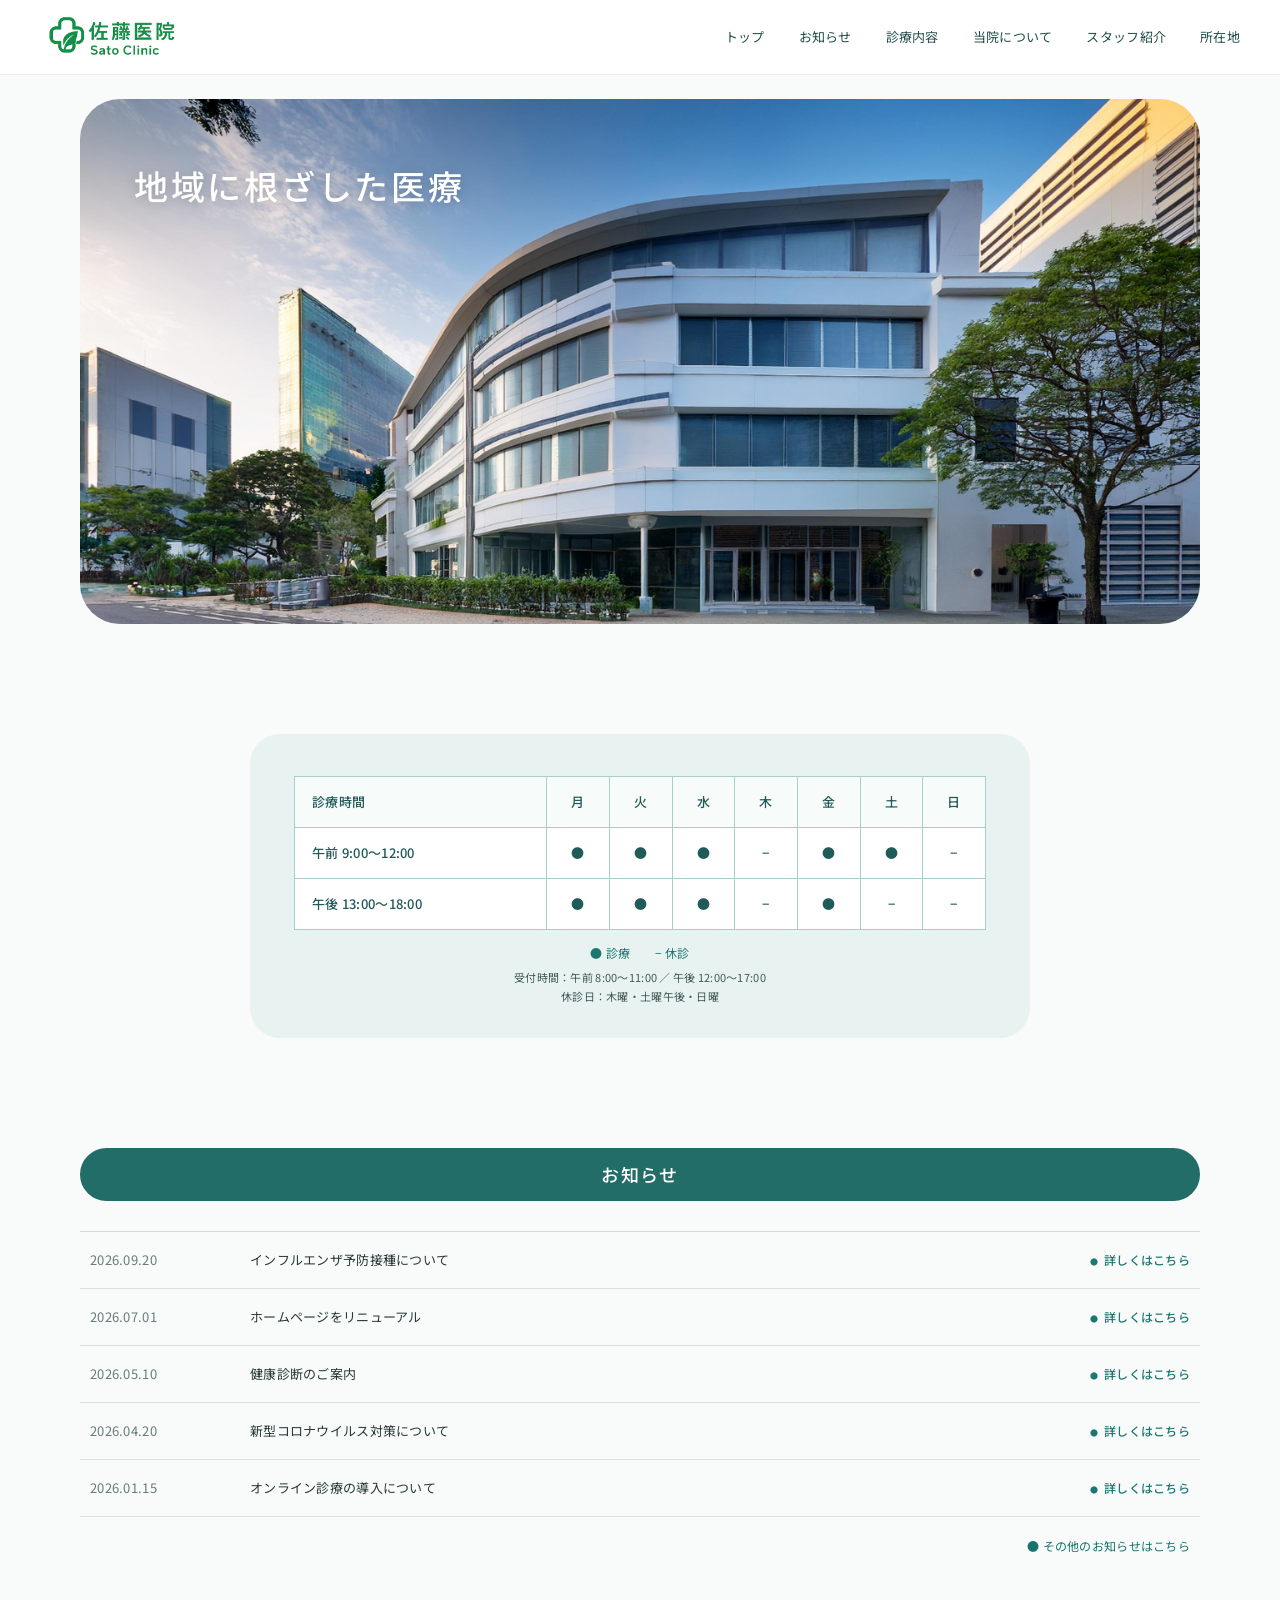
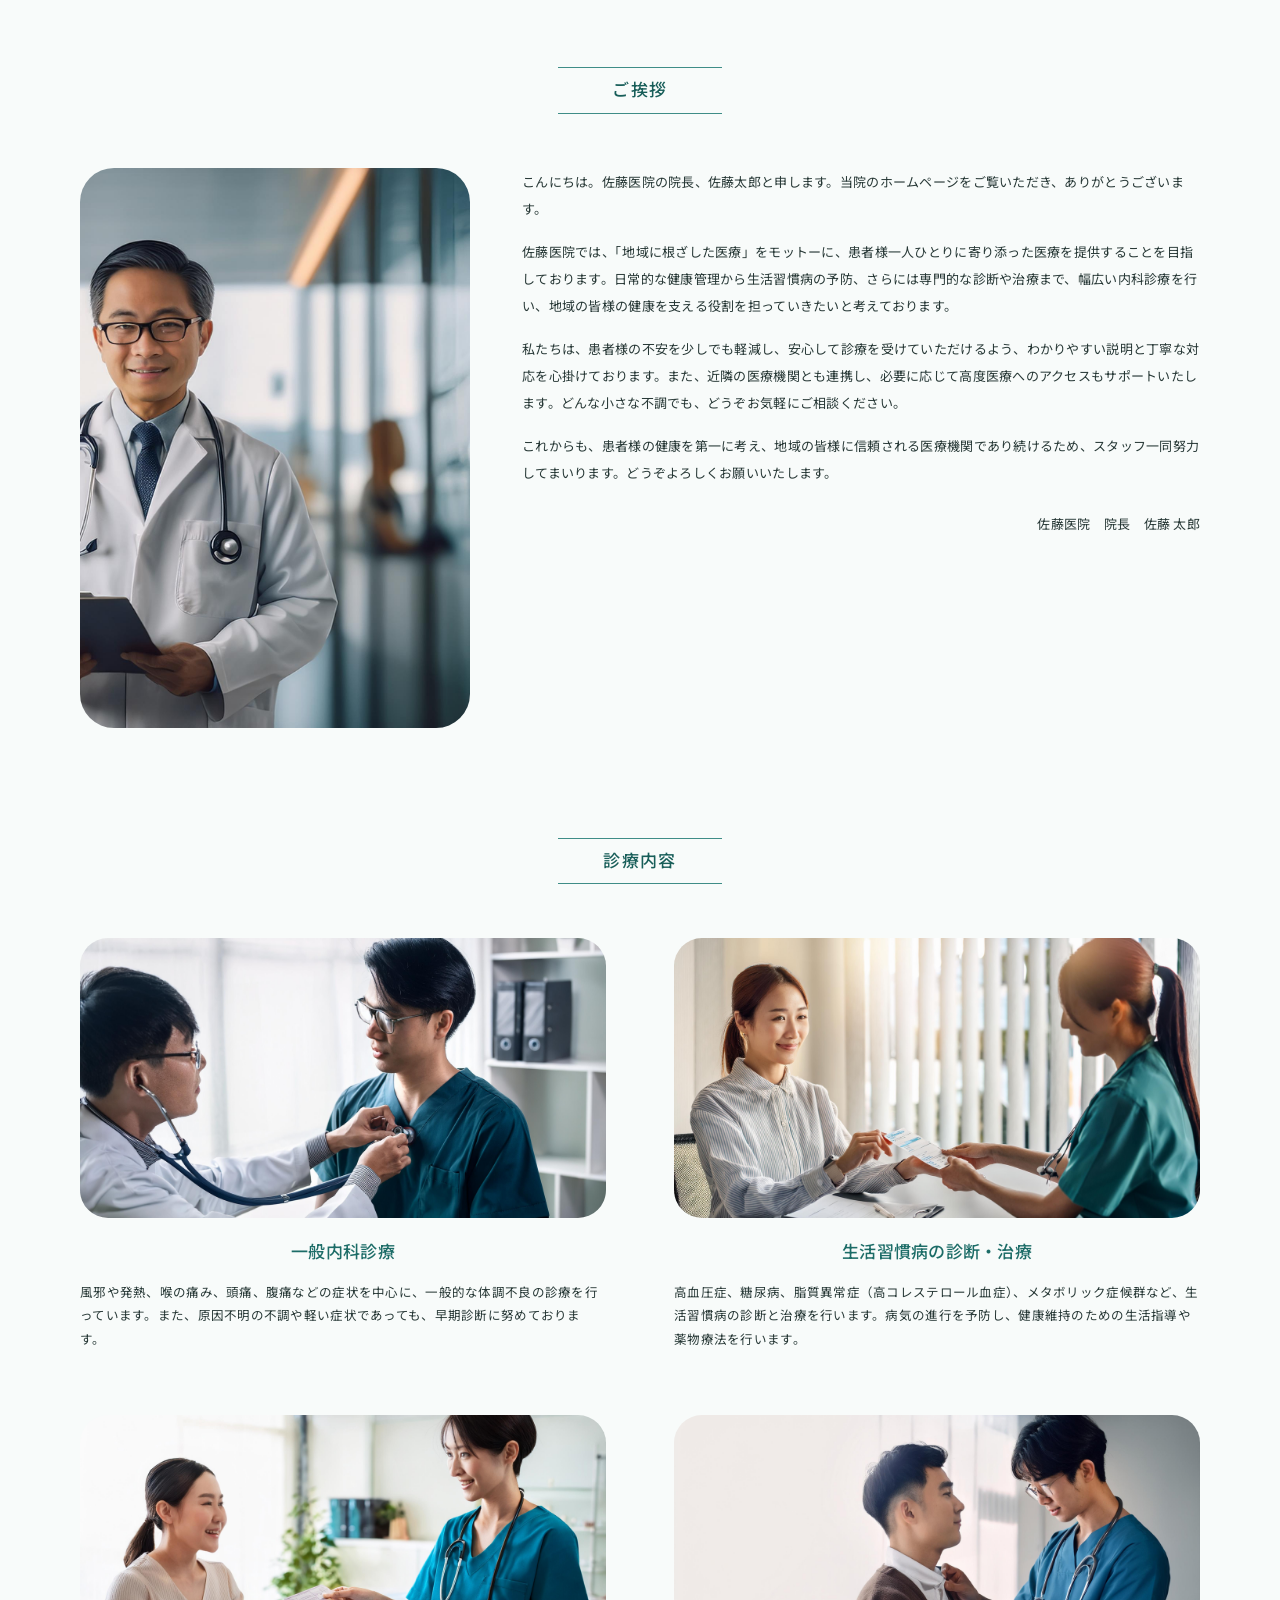
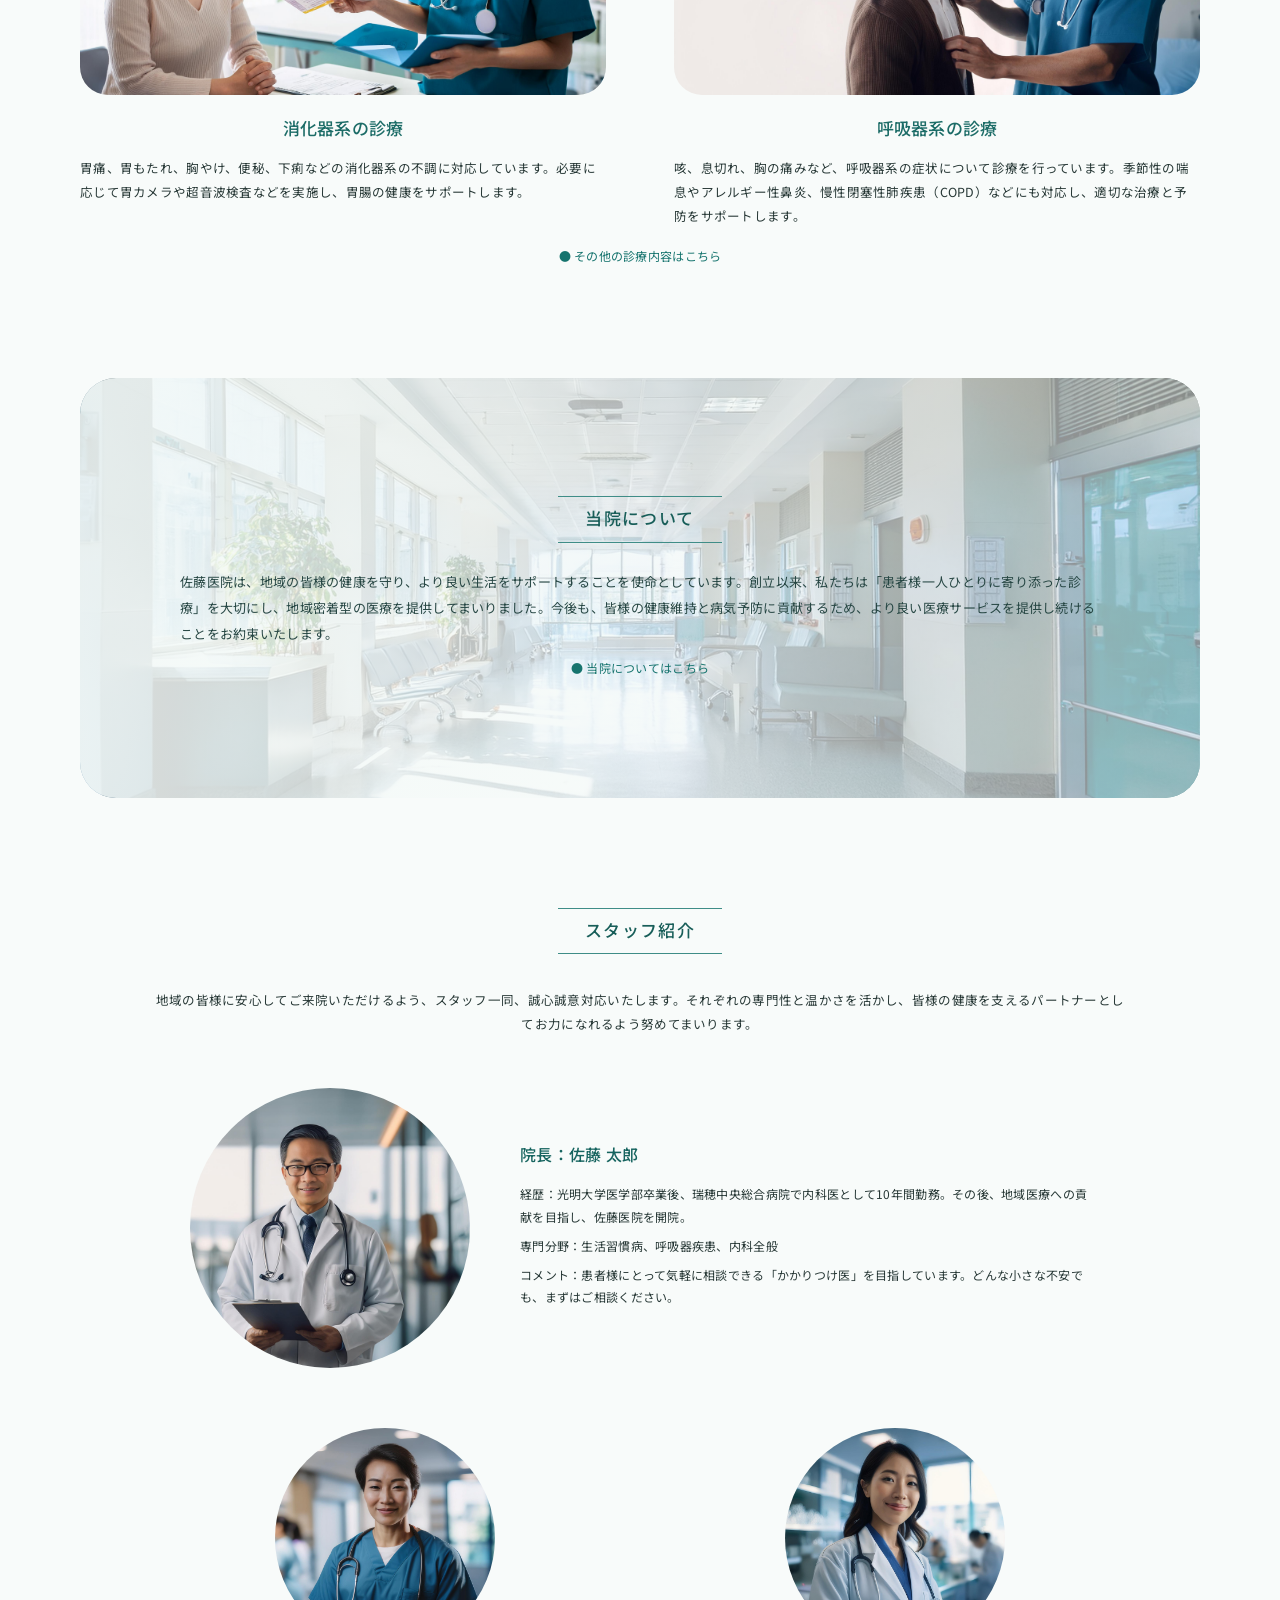
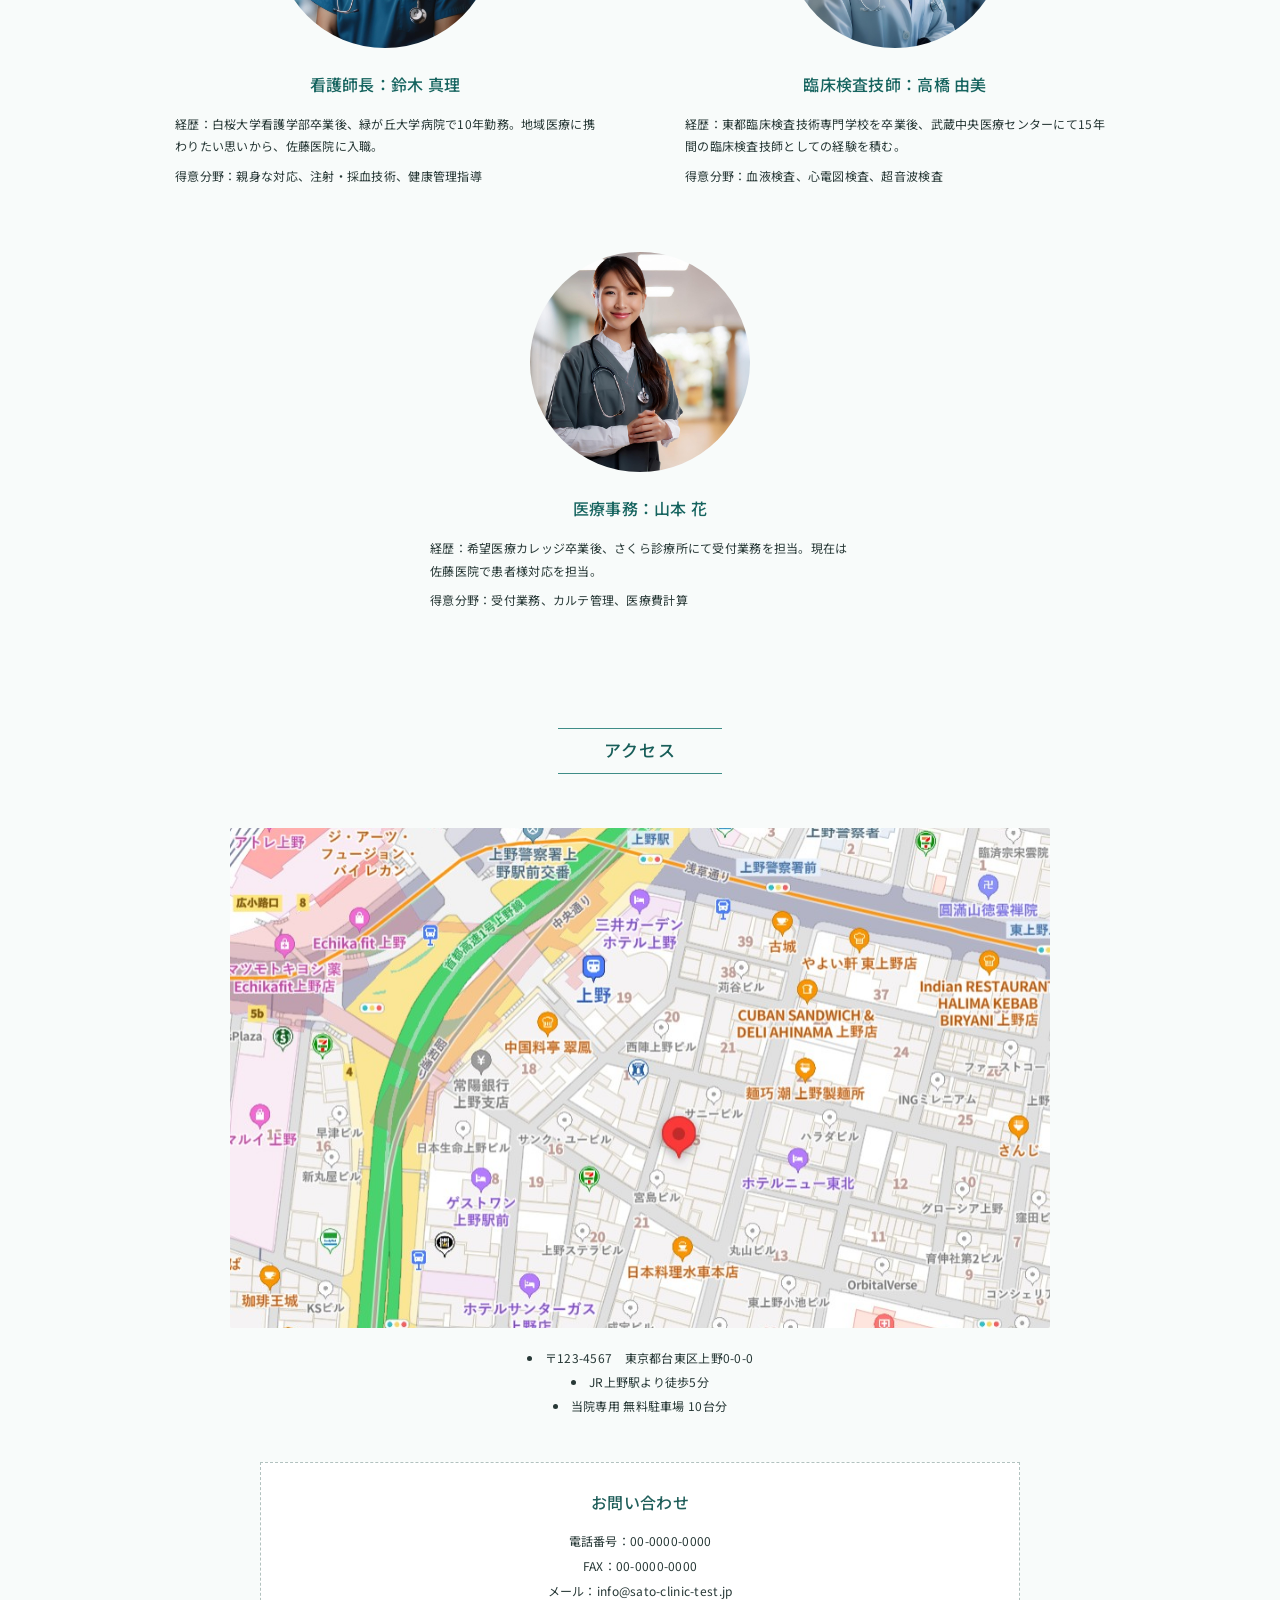
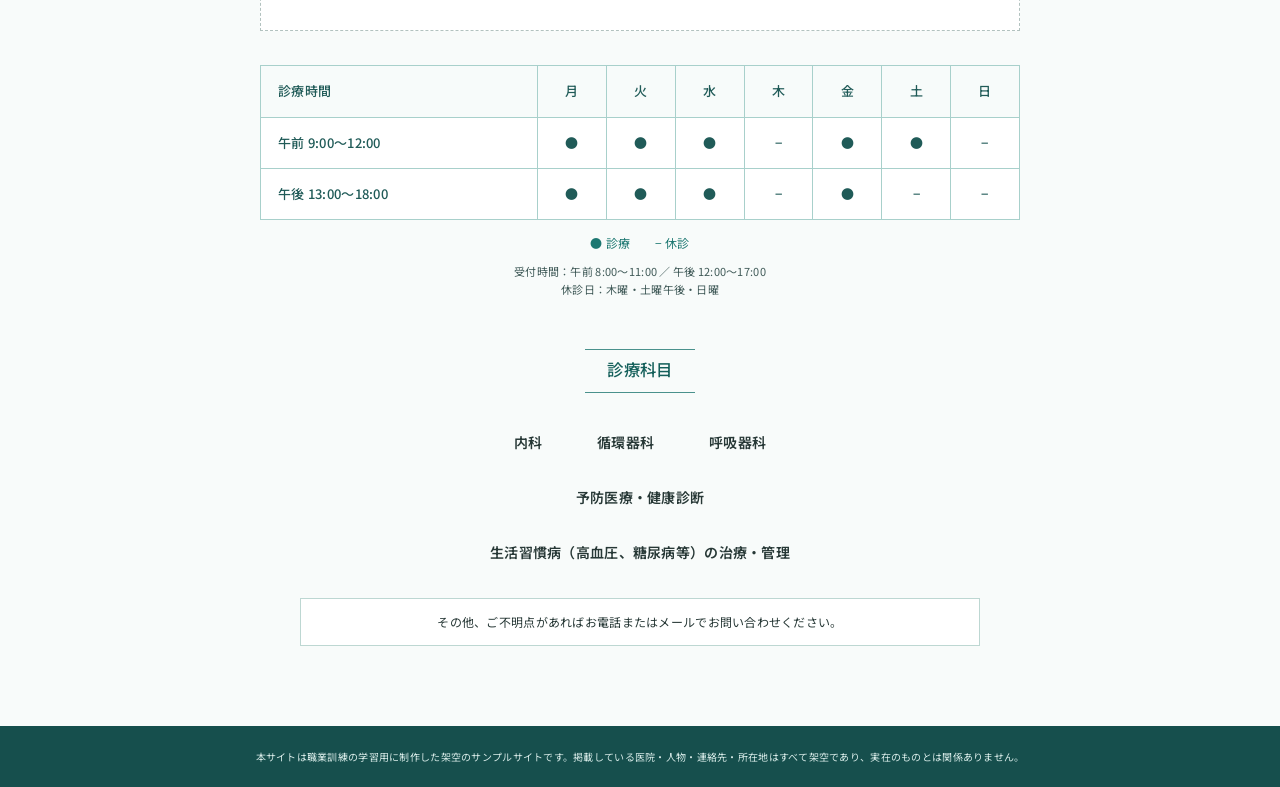
==== satoclinic_site/index.html @ a073765f "*初期リポジトリ　「佐藤医院‗yokoyama」" ====
<!doctype html>
<html lang="ja">
<head>
  <meta charset="UTF-8">
  <meta name="viewport" content="width=device-width, initial-scale=1.0">
  <meta name="robots" content="noindex, nofollow">
  <title>佐藤医院 | 地域に根ざした医療</title>
  <meta name="description" content="佐藤医院は、地域に根ざした医療をモットーに、皆様の健康を支える身近なかかりつけ医を目指しています。">
  <link rel="preconnect" href="https://fonts.googleapis.com">
  <link rel="preconnect" href="https://fonts.gstatic.com" crossorigin>
  <link href="https://fonts.googleapis.com/css2?family=Noto+Sans+JP:wght@400;500;600;700&display=swap" rel="stylesheet">
  <link rel="stylesheet" href="./css/style.css?v=20261001-40px">
</head>
<body>
  <header class="site-header">
    <div class="header-inner">
      <a class="logo" href="#top" aria-label="佐藤医院 トップへ">
        <img src="./assets/Logo/logo.png" alt="佐藤医院 Sato Clinic">
      </a>
      <nav class="global-nav" aria-label="メインナビゲーション">
        <a href="#top">トップ</a>
        <a href="#news">お知らせ</a>
        <a href="#medical">診療内容</a>
        <a href="#about">当院について</a>
        <a href="#staff">スタッフ紹介</a>
        <a href="#access">所在地</a>
      </nav>
    </div>
  </header>

  <main id="top">
    <section class="hero wrap">
      <div class="hero-media">
        <img src="./assets/Hospital_Exterior/hospital_1.jpg" alt="佐藤医院の外観">
        <div class="hero-copy">地域に根ざした医療</div>
      </div>
    </section>

    <section class="hours-section section-space">
      <div class="hours-card">
        <table class="hours-table" aria-label="診療時間">
          <thead>
            <tr><th>診療時間</th><th>月</th><th>火</th><th>水</th><th>木</th><th>金</th><th>土</th><th>日</th></tr>
          </thead>
          <tbody>
            <tr><th>午前 9:00〜12:00</th><td>●</td><td>●</td><td>●</td><td>−</td><td>●</td><td>●</td><td>−</td></tr>
            <tr><th>午後 13:00〜18:00</th><td>●</td><td>●</td><td>●</td><td>−</td><td>●</td><td>−</td><td>−</td></tr>
          </tbody>
        </table>
        <p class="hours-note"><span>● 診療</span><span>− 休診</span></p>
        <p class="hours-sub">受付時間：午前 8:00〜11:00 ／ 午後 12:00〜17:00<br>休診日：木曜・土曜午後・日曜</p>
      </div>
    </section>

    <section class="news wrap section-space" id="news">
      <h2 class="bar-heading">お知らせ</h2>
      <div class="news-list">
        <a href="#"><time datetime="2026-09-20">2026.09.20</time><span>インフルエンザ予防接種について</span><b>詳しくはこちら</b></a>
        <a href="#"><time datetime="2026-07-01">2026.07.01</time><span>ホームページをリニューアル</span><b>詳しくはこちら</b></a>
        <a href="#"><time datetime="2026-05-10">2026.05.10</time><span>健康診断のご案内</span><b>詳しくはこちら</b></a>
        <a href="#"><time datetime="2026-04-20">2026.04.20</time><span>新型コロナウイルス対策について</span><b>詳しくはこちら</b></a>
        <a href="#"><time datetime="2026-01-15">2026.01.15</time><span>オンライン診療の導入について</span><b>詳しくはこちら</b></a>
      </div>
      <div class="more-link"><a href="#">● その他のお知らせはこちら</a></div>
    </section>

    <section class="greeting wrap section-space" id="greeting">
      <h2 class="section-heading">ご挨拶</h2>
      <div class="greeting-grid">
        <figure class="greeting-photo"><img src="./assets/Doctor_Image/sato_taro.jpg" alt="院長 佐藤太郎"></figure>
        <div class="greeting-text">
          <p>こんにちは。佐藤医院の院長、佐藤太郎と申します。当院のホームページをご覧いただき、ありがとうございます。</p>
          <p>佐藤医院では、「地域に根ざした医療」をモットーに、患者様一人ひとりに寄り添った医療を提供することを目指しております。日常的な健康管理から生活習慣病の予防、さらには専門的な診断や治療まで、幅広い内科診療を行い、地域の皆様の健康を支える役割を担っていきたいと考えております。</p>
          <p>私たちは、患者様の不安を少しでも軽減し、安心して診療を受けていただけるよう、わかりやすい説明と丁寧な対応を心掛けております。また、近隣の医療機関とも連携し、必要に応じて高度医療へのアクセスもサポートいたします。どんな小さな不調でも、どうぞお気軽にご相談ください。</p>
          <p>これからも、患者様の健康を第一に考え、地域の皆様に信頼される医療機関であり続けるため、スタッフ一同努力してまいります。どうぞよろしくお願いいたします。</p>
          <p class="signature">佐藤医院　院長　佐藤 太郎</p>
        </div>
      </div>
    </section>

    <section class="medical wrap section-space" id="medical">
      <h2 class="section-heading">診療内容</h2>
      <div class="medical-grid">
        <article class="medical-card">
          <img src="./assets/Medical_Image/medical_11.jpg" alt="一般内科診療">
          <h3>一般内科診療</h3>
          <p>風邪や発熱、喉の痛み、頭痛、腹痛などの症状を中心に、一般的な体調不良の診療を行っています。また、原因不明の不調や軽い症状であっても、早期診断に努めております。</p>
        </article>
        <article class="medical-card">
          <img src="./assets/Infomation_Image/information_2.jpg" alt="生活習慣病の診断・治療">
          <h3>生活習慣病の診断・治療</h3>
          <p>高血圧症、糖尿病、脂質異常症（高コレステロール血症）、メタボリック症候群など、生活習慣病の診断と治療を行います。病気の進行を予防し、健康維持のための生活指導や薬物療法を行います。</p>
        </article>
        <article class="medical-card">
          <img src="./assets/Infomation_Image/information_3.jpg" alt="消化器系の診療">
          <h3>消化器系の診療</h3>
          <p>胃痛、胃もたれ、胸やけ、便秘、下痢などの消化器系の不調に対応しています。必要に応じて胃カメラや超音波検査などを実施し、胃腸の健康をサポートします。</p>
        </article>
        <article class="medical-card">
          <img src="./assets/Medical_Image/medical_6.jpg" alt="呼吸器系の診療">
          <h3>呼吸器系の診療</h3>
          <p>咳、息切れ、胸の痛みなど、呼吸器系の症状について診療を行っています。季節性の喘息やアレルギー性鼻炎、慢性閉塞性肺疾患（COPD）などにも対応し、適切な治療と予防をサポートします。</p>
        </article>
      </div>
      <div class="more-link"><a href="#">● その他の診療内容はこちら</a></div>
    </section>

    <section class="about wrap section-space" id="about">
      <div class="about-panel">
        <img src="./assets/Hospital_Exterior/hospital_6.jpg" alt="院内の様子">
        <div class="about-overlay">
          <h2 class="section-heading no-margin">当院について</h2>
          <p>佐藤医院は、地域の皆様の健康を守り、より良い生活をサポートすることを使命としています。創立以来、私たちは「患者様一人ひとりに寄り添った診療」を大切にし、地域密着型の医療を提供してまいりました。今後も、皆様の健康維持と病気予防に貢献するため、より良い医療サービスを提供し続けることをお約束いたします。</p>
          <div class="more-link compact"><a href="#">● 当院についてはこちら</a></div>
        </div>
      </div>
    </section>

    <section class="staff wrap section-space" id="staff">
      <h2 class="section-heading">スタッフ紹介</h2>
      <p class="staff-lead">地域の皆様に安心してご来院いただけるよう、スタッフ一同、誠心誠意対応いたします。それぞれの専門性と温かさを活かし、皆様の健康を支えるパートナーとしてお力になれるよう努めてまいります。</p>
      <article class="staff-feature">
        <img src="./assets/Doctor_Image/sato_taro.jpg" alt="院長 佐藤太郎">
        <div>
          <h3>院長：佐藤 太郎</h3>
          <p>経歴：光明大学医学部卒業後、瑞穂中央総合病院で内科医として10年間勤務。その後、地域医療への貢献を目指し、佐藤医院を開院。</p>
          <p>専門分野：生活習慣病、呼吸器疾患、内科全般</p>
          <p>コメント：患者様にとって気軽に相談できる「かかりつけ医」を目指しています。どんな小さな不安でも、まずはご相談ください。</p>
        </div>
      </article>
      <div class="staff-grid">
        <article class="staff-card">
          <img src="./assets/Doctor_Image/suzuki_mari.jpg" alt="看護師長 鈴木真理">
          <h3>看護師長：鈴木 真理</h3>
          <p>経歴：白桜大学看護学部卒業後、緑が丘大学病院で10年勤務。地域医療に携わりたい思いから、佐藤医院に入職。</p>
          <p>得意分野：親身な対応、注射・採血技術、健康管理指導</p>
        </article>
        <article class="staff-card">
          <img src="./assets/Doctor_Image/takahashi_yumi.jpg" alt="臨床検査技師 高橋由美">
          <h3>臨床検査技師：高橋 由美</h3>
          <p>経歴：東都臨床検査技術専門学校を卒業後、武蔵中央医療センターにて15年間の臨床検査技師としての経験を積む。</p>
          <p>得意分野：血液検査、心電図検査、超音波検査</p>
        </article>
        <article class="staff-card staff-center">
          <img src="./assets/Doctor_Image/yamamoto_hana.jpg" alt="医療事務 山本花">
          <h3>医療事務：山本 花</h3>
          <p>経歴：希望医療カレッジ卒業後、さくら診療所にて受付業務を担当。現在は佐藤医院で患者様対応を担当。</p>
          <p>得意分野：受付業務、カルテ管理、医療費計算</p>
        </article>
      </div>
    </section>

    <section class="access wrap section-space" id="access">
      <h2 class="section-heading">アクセス</h2>
      <img class="map" src="./assets/map.jpg" alt="佐藤医院周辺地図">
      <ul class="access-list">
        <li>〒123-4567　東京都台東区上野0-0-0</li>
        <li>JR上野駅より徒歩5分</li>
        <li>当院専用 無料駐車場 10台分</li>
      </ul>

      <div class="contact-box">
        <h3>お問い合わせ</h3>
        <p>電話番号：00-0000-0000</p>
        <p>FAX：00-0000-0000</p>
        <p>メール：info@sato-clinic-test.jp</p>
      </div>

      <div class="hours-card hours-card-bottom">
        <table class="hours-table" aria-label="診療時間（再掲）">
          <thead><tr><th>診療時間</th><th>月</th><th>火</th><th>水</th><th>木</th><th>金</th><th>土</th><th>日</th></tr></thead>
          <tbody>
            <tr><th>午前 9:00〜12:00</th><td>●</td><td>●</td><td>●</td><td>−</td><td>●</td><td>●</td><td>−</td></tr>
            <tr><th>午後 13:00〜18:00</th><td>●</td><td>●</td><td>●</td><td>−</td><td>●</td><td>−</td><td>−</td></tr>
          </tbody>
        </table>
        <p class="hours-note"><span>● 診療</span><span>− 休診</span></p>
        <p class="hours-sub">受付時間：午前 8:00〜11:00 ／ 午後 12:00〜17:00<br>休診日：木曜・土曜午後・日曜</p>
      </div>

      <div class="departments">
        <h3>診療科目</h3>
        <div class="dept-line"><span>内科</span><span>循環器科</span><span>呼吸器科</span></div>
        <p>予防医療・健康診断</p>
          <p>生活習慣病（高血圧、糖尿病等）の治療・管理</p>
        <p class="dept-note">その他、ご不明点があればお電話またはメールでお問い合わせください。</p>
      </div>
    </section>
  </main>

  <footer class="site-footer">
    <p>本サイトは職業訓練の学習用に制作した架空のサンプルサイトです。掲載している医院・人物・連絡先・所在地はすべて架空であり、実在のものとは関係ありません。</p>
  </footer>
</body>
</html>
---- satoclinic_site/css/style.css ----
:root{
  --ink:#173f3e;
  --green:#1f6a66;
  --green-dark:#14514f;
  --mint:#e4f1ee;
  --mint-2:#f3f8f7;
  --line:#bdd7d2;
  --paper:#f8fbfa;
}
*{box-sizing:border-box}
html{scroll-behavior:smooth}
body{
  margin:0;
  background:var(--paper);
  color:#273836;
  font-family:"Noto Sans JP","Yu Gothic",YuGothic,"Hiragino Kaku Gothic ProN",Meiryo,sans-serif;
  font-size:14px;
  line-height:1.85;
  letter-spacing:.02em;
}
a{color:inherit;text-decoration:none}
img{display:block;max-width:100%}
.wrap{width:min(1120px,calc(100% - 80px));margin-inline:auto}
.section-space{margin-top:110px}
.site-header{background:#fff;border-bottom:1px solid #edf1f0}
.header-inner{width:min(1200px,calc(100% - 64px));height:74px;margin:auto;display:flex;align-items:center;justify-content:space-between}
.logo img{width:146px;height:auto}
.global-nav{display:flex;align-items:center;gap:34px;font-size:13px;color:#234d4a;white-space:nowrap}
.global-nav a{padding:26px 0;transition:.2s}
.global-nav a:hover{color:#0f817b}
.hero{margin-top:24px}
.hero-media{height:525px;border-radius:40px;overflow:hidden;position:relative;background:#d9e2e1}
.hero-media img{width:100%;height:100%;object-fit:cover}
.hero-copy{position:absolute;left:54px;top:56px;color:#fff;font-size:34px;font-weight:500;letter-spacing:.08em;text-shadow:0 2px 12px rgba(0,0,0,.18)}
.hours-section{display:flex;justify-content:center}
.hours-card{width:780px;background:#e8f3f1;border-radius:30px;padding:42px 44px 32px}
.hours-table{width:100%;border-collapse:collapse;background:#fff;text-align:center;color:#205b58;font-size:13px}
.hours-table th,.hours-table td{border:1px solid #a8d0cb;padding:13px 10px;font-weight:500}
.hours-table thead th:first-child,.hours-table tbody th{text-align:left;padding-left:17px}
.hours-table thead th{background:#f7fbfa}
.hours-note{margin:12px 0 4px;text-align:center;color:#1c7771;font-size:12px}.hours-note span+span{margin-left:24px}
.hours-sub{margin:3px 0 0;text-align:center;font-size:11px;color:#3f5957;line-height:1.7}
.bar-heading{margin:0 0 30px;background:#236d68;color:#fff;border-radius:999px;text-align:center;font-size:18px;font-weight:500;letter-spacing:.08em;padding:10px 18px}
.news-list{border-top:1px solid #cfdad8}
.news-list a{display:grid;grid-template-columns:140px 1fr 130px;align-items:center;gap:20px;min-height:57px;border-bottom:1px solid #d8e1df;padding:0 10px;font-size:13px}
.news-list time{color:#677c79}.news-list b{font-size:12px;color:#1a7771;font-weight:500;text-align:right}.news-list b::before{content:"●";font-size:8px;margin-right:6px}
.more-link{text-align:right;margin-top:18px;font-size:12px;color:#16746e}.more-link.compact{margin-top:10px}
.news .more-link{padding-right:10px}
.medical .more-link{text-align:center}
.section-heading{width:max-content;min-width:164px;margin:0 auto 54px;padding:5px 14px 8px;text-align:center;color:#185e59;font-size:17px;font-weight:500;border-top:1px solid #3f8d87;border-bottom:1px solid #3f8d87;letter-spacing:.08em}
.no-margin{margin-bottom:26px}
.greeting-grid{display:grid;grid-template-columns:390px 1fr;gap:52px;align-items:start}
.greeting-photo{margin:0;border-radius:34px;overflow:hidden;height:560px}.greeting-photo img{width:100%;height:100%;object-fit:cover}
.greeting-text{font-size:13px;line-height:2.08}.greeting-text p{margin:0 0 16px}.signature{text-align:right;margin-top:24px!important}
.medical-grid{display:grid;grid-template-columns:repeat(2,1fr);column-gap:68px;row-gap:64px}
.medical-card img{width:100%;height:280px;object-fit:cover;border-radius:28px}
.medical-card h3{text-align:center;color:#1c6c67;font-size:17px;font-weight:500;margin:17px 0 13px}
.medical-card p{margin:0;font-size:12.5px;line-height:1.9}
.about-panel{position:relative;height:420px;border-radius:36px;overflow:hidden;background:#dbe5e3}
.about-panel>img{width:100%;height:100%;object-fit:cover;filter:brightness(1.02)}
.about-overlay{position:absolute;inset:0;background:linear-gradient(90deg,rgba(243,249,247,.9),rgba(243,249,247,.55));display:flex;flex-direction:column;justify-content:center;align-items:center;padding:42px 92px;text-align:left}
.about-overlay p{max-width:920px;margin:0;font-size:13px;line-height:2;color:#274744}
.staff-lead{max-width:980px;text-align:center;margin:-20px auto 52px;font-size:12.5px;line-height:1.9}
.staff-feature{display:grid;grid-template-columns:280px 1fr;gap:50px;align-items:center;max-width:900px;margin:0 auto 60px}
.staff-feature img,.staff-card img{aspect-ratio:1/1;object-fit:cover;object-position:center;border-radius:50%}
.greeting-photo img[src*="sato_taro"]{object-position:right center}
.staff-feature img[src*="sato_taro"],.staff-card img[src*="sato_taro"]{object-position:right center}
.staff-card img[src*="suzuki_mari"]{object-position:right center}
.staff-card img[src*="yamamoto_hana"]{object-position:left center}
.staff-feature h3,.staff-card h3{color:#16645f;font-size:16px;font-weight:500;margin:0 0 14px}.staff-feature p,.staff-card p{font-size:12px;line-height:1.85;margin:7px 0}
.staff-grid{display:grid;grid-template-columns:repeat(2,1fr);gap:58px 90px;max-width:930px;margin:auto}.staff-card{text-align:center}.staff-card img{width:220px;margin:0 auto 22px}.staff-card p{text-align:left}.staff-center{grid-column:1/3;width:420px;justify-self:center}
.map{width:820px;height:500px;object-fit:cover;margin:0 auto;border-radius:2px}
.access-list{width:650px;margin:18px auto 44px;padding-left:0;font-size:12px;line-height:2;text-align:center;list-style-position:inside}
.contact-box{width:760px;margin:0 auto 34px;border:1px dashed #b2c2bf;background:#fff;padding:25px 34px;text-align:center}.contact-box h3{margin:0 0 12px;color:#205f5b;font-size:16px;font-weight:500}.contact-box p{margin:3px 0;font-size:12px}
.hours-card-bottom{margin:0 auto;background:transparent;padding:0;width:760px;border-radius:0}.hours-card-bottom .hours-table{background:#fff}.hours-card-bottom .hours-sub{margin-top:8px}
.departments{width:679.49px;max-width:100%;text-align:center;margin:50px auto 80px}.departments h3{width:max-content;margin:0 auto 22px;padding:4px 22px 8px;border-top:1px solid #4a918c;border-bottom:1px solid #4a918c;color:#145f5a;font-weight:500}.dept-line{display:flex;justify-content:center;align-items:center;gap:54.88px;margin-bottom:12px;font-weight:600}.departments p{margin:5px 0;font-size:12px}.departments>p:not(.dept-note){font-size:14px;font-weight:600}.dept-note{margin-top:18px!important;border:1px solid #bdd7d2;background:#fff;padding:12px 18px}
.site-footer{background:#164f4d;color:#d9ece9;text-align:center;padding:22px 30px;font-size:10px;line-height:1.7}.site-footer p{margin:0 auto;max-width:1100px}

/* 診療科目の各行の間隔を統一 */
.departments .dept-line,
.departments > p:not(.dept-note){
  line-height:54.88px;
}
.departments .dept-line{margin-bottom:0}
.departments > p:not(.dept-note){margin-top:0;margin-bottom:0}

/* 円形フレームは動かさず、画像の切り抜き位置だけを調整 */
.staff-feature > img[src$="sato_taro.jpg"]{
  object-position:100% center;
  transform:none !important;
}
.staff-card > img[src$="yamamoto_hana.jpg"]{
  object-position:0% center;
  transform:none !important;
}
@media (max-width:900px){.global-nav{gap:14px;font-size:11px}.wrap{width:calc(100% - 36px)}.hero-media{height:420px}.greeting-grid{grid-template-columns:1fr}.greeting-photo{height:500px}.medical-grid{grid-template-columns:1fr}.staff-grid{grid-template-columns:1fr}.staff-center{grid-column:auto;width:auto}.map,.hours-card,.hours-card-bottom,.contact-box,.access-list{width:100%}}
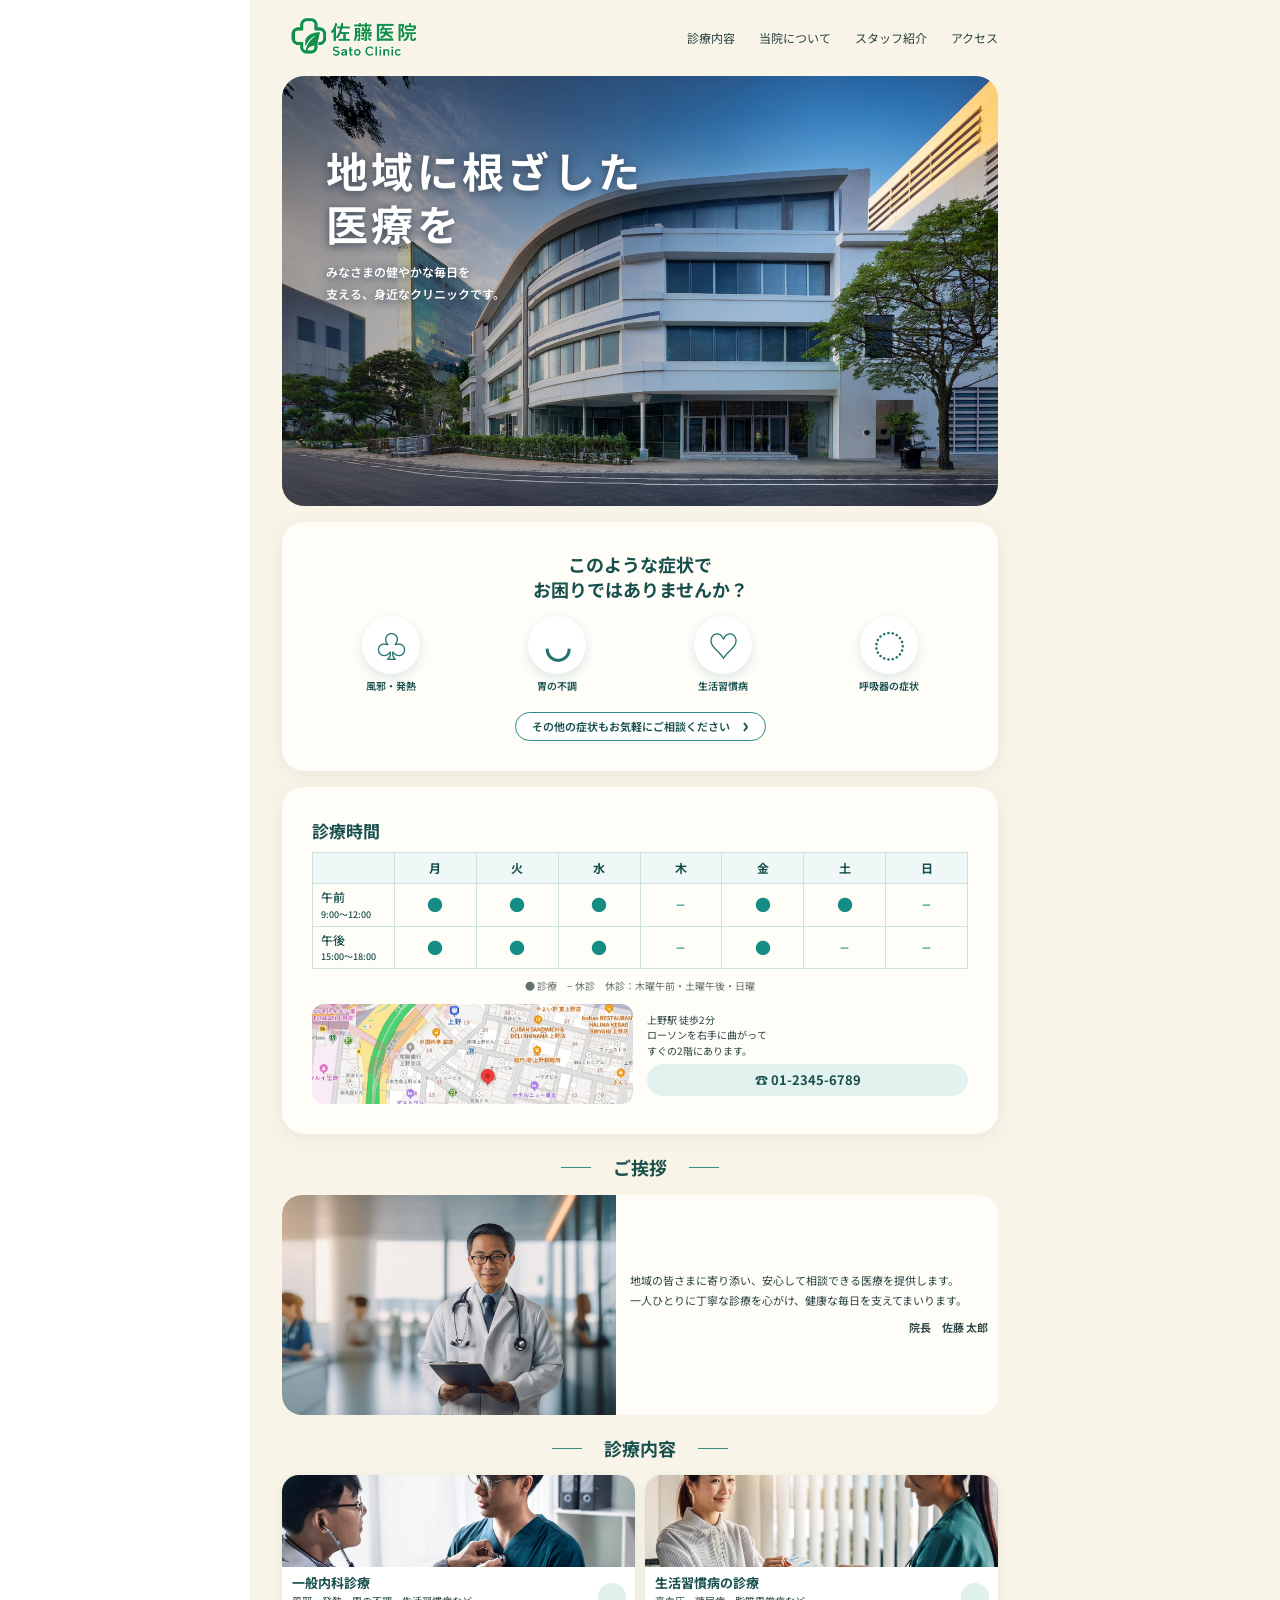
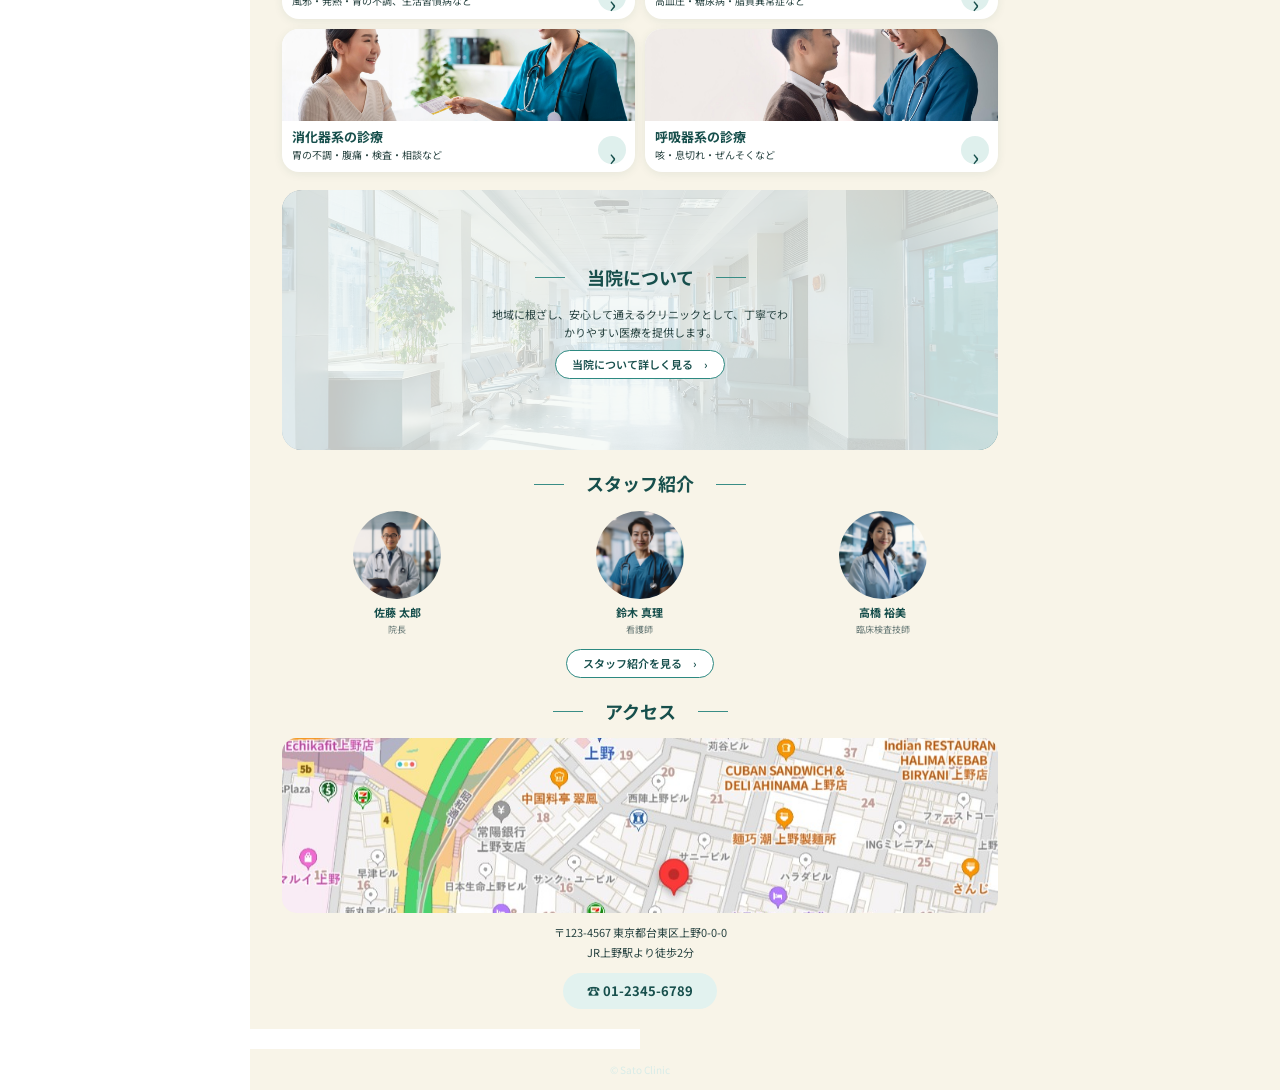
==== commit 41024028: "*背景の変更 *スマホ用に対応" ====
--- a/satoclinic_site/index.html
+++ b/satoclinic_site/index.html
@@ -1,195 +1,9 @@
-<!doctype html>
-<html lang="ja">
-<head>
-  <meta charset="UTF-8">
-  <meta name="viewport" content="width=device-width, initial-scale=1.0">
-  <meta name="robots" content="noindex, nofollow">
-  <title>佐藤医院 | 地域に根ざした医療</title>
-  <meta name="description" content="佐藤医院は、地域に根ざした医療をモットーに、皆様の健康を支える身近なかかりつけ医を目指しています。">
-  <link rel="preconnect" href="https://fonts.googleapis.com">
-  <link rel="preconnect" href="https://fonts.gstatic.com" crossorigin>
-  <link href="https://fonts.googleapis.com/css2?family=Noto+Sans+JP:wght@400;500;600;700&display=swap" rel="stylesheet">
-  <link rel="stylesheet" href="./css/style.css?v=20261001-40px">
-</head>
-<body>
-  <header class="site-header">
-    <div class="header-inner">
-      <a class="logo" href="#top" aria-label="佐藤医院 トップへ">
-        <img src="./assets/Logo/logo.png" alt="佐藤医院 Sato Clinic">
-      </a>
-      <nav class="global-nav" aria-label="メインナビゲーション">
-        <a href="#top">トップ</a>
-        <a href="#news">お知らせ</a>
-        <a href="#medical">診療内容</a>
-        <a href="#about">当院について</a>
-        <a href="#staff">スタッフ紹介</a>
-        <a href="#access">所在地</a>
-      </nav>
-    </div>
-  </header>
-
-  <main id="top">
-    <section class="hero wrap">
-      <div class="hero-media">
-        <img src="./assets/Hospital_Exterior/hospital_1.jpg" alt="佐藤医院の外観">
-        <div class="hero-copy">地域に根ざした医療</div>
-      </div>
-    </section>
-
-    <section class="hours-section section-space">
-      <div class="hours-card">
-        <table class="hours-table" aria-label="診療時間">
-          <thead>
-            <tr><th>診療時間</th><th>月</th><th>火</th><th>水</th><th>木</th><th>金</th><th>土</th><th>日</th></tr>
-          </thead>
-          <tbody>
-            <tr><th>午前 9:00〜12:00</th><td>●</td><td>●</td><td>●</td><td>−</td><td>●</td><td>●</td><td>−</td></tr>
-            <tr><th>午後 13:00〜18:00</th><td>●</td><td>●</td><td>●</td><td>−</td><td>●</td><td>−</td><td>−</td></tr>
-          </tbody>
-        </table>
-        <p class="hours-note"><span>● 診療</span><span>− 休診</span></p>
-        <p class="hours-sub">受付時間：午前 8:00〜11:00 ／ 午後 12:00〜17:00<br>休診日：木曜・土曜午後・日曜</p>
-      </div>
-    </section>
-
-    <section class="news wrap section-space" id="news">
-      <h2 class="bar-heading">お知らせ</h2>
-      <div class="news-list">
-        <a href="#"><time datetime="2026-09-20">2026.09.20</time><span>インフルエンザ予防接種について</span><b>詳しくはこちら</b></a>
-        <a href="#"><time datetime="2026-07-01">2026.07.01</time><span>ホームページをリニューアル</span><b>詳しくはこちら</b></a>
-        <a href="#"><time datetime="2026-05-10">2026.05.10</time><span>健康診断のご案内</span><b>詳しくはこちら</b></a>
-        <a href="#"><time datetime="2026-04-20">2026.04.20</time><span>新型コロナウイルス対策について</span><b>詳しくはこちら</b></a>
-        <a href="#"><time datetime="2026-01-15">2026.01.15</time><span>オンライン診療の導入について</span><b>詳しくはこちら</b></a>
-      </div>
-      <div class="more-link"><a href="#">● その他のお知らせはこちら</a></div>
-    </section>
-
-    <section class="greeting wrap section-space" id="greeting">
-      <h2 class="section-heading">ご挨拶</h2>
-      <div class="greeting-grid">
-        <figure class="greeting-photo"><img src="./assets/Doctor_Image/sato_taro.jpg" alt="院長 佐藤太郎"></figure>
-        <div class="greeting-text">
-          <p>こんにちは。佐藤医院の院長、佐藤太郎と申します。当院のホームページをご覧いただき、ありがとうございます。</p>
-          <p>佐藤医院では、「地域に根ざした医療」をモットーに、患者様一人ひとりに寄り添った医療を提供することを目指しております。日常的な健康管理から生活習慣病の予防、さらには専門的な診断や治療まで、幅広い内科診療を行い、地域の皆様の健康を支える役割を担っていきたいと考えております。</p>
-          <p>私たちは、患者様の不安を少しでも軽減し、安心して診療を受けていただけるよう、わかりやすい説明と丁寧な対応を心掛けております。また、近隣の医療機関とも連携し、必要に応じて高度医療へのアクセスもサポートいたします。どんな小さな不調でも、どうぞお気軽にご相談ください。</p>
-          <p>これからも、患者様の健康を第一に考え、地域の皆様に信頼される医療機関であり続けるため、スタッフ一同努力してまいります。どうぞよろしくお願いいたします。</p>
-          <p class="signature">佐藤医院　院長　佐藤 太郎</p>
-        </div>
-      </div>
-    </section>
-
-    <section class="medical wrap section-space" id="medical">
-      <h2 class="section-heading">診療内容</h2>
-      <div class="medical-grid">
-        <article class="medical-card">
-          <img src="./assets/Medical_Image/medical_11.jpg" alt="一般内科診療">
-          <h3>一般内科診療</h3>
-          <p>風邪や発熱、喉の痛み、頭痛、腹痛などの症状を中心に、一般的な体調不良の診療を行っています。また、原因不明の不調や軽い症状であっても、早期診断に努めております。</p>
-        </article>
-        <article class="medical-card">
-          <img src="./assets/Infomation_Image/information_2.jpg" alt="生活習慣病の診断・治療">
-          <h3>生活習慣病の診断・治療</h3>
-          <p>高血圧症、糖尿病、脂質異常症（高コレステロール血症）、メタボリック症候群など、生活習慣病の診断と治療を行います。病気の進行を予防し、健康維持のための生活指導や薬物療法を行います。</p>
-        </article>
-        <article class="medical-card">
-          <img src="./assets/Infomation_Image/information_3.jpg" alt="消化器系の診療">
-          <h3>消化器系の診療</h3>
-          <p>胃痛、胃もたれ、胸やけ、便秘、下痢などの消化器系の不調に対応しています。必要に応じて胃カメラや超音波検査などを実施し、胃腸の健康をサポートします。</p>
-        </article>
-        <article class="medical-card">
-          <img src="./assets/Medical_Image/medical_6.jpg" alt="呼吸器系の診療">
-          <h3>呼吸器系の診療</h3>
-          <p>咳、息切れ、胸の痛みなど、呼吸器系の症状について診療を行っています。季節性の喘息やアレルギー性鼻炎、慢性閉塞性肺疾患（COPD）などにも対応し、適切な治療と予防をサポートします。</p>
-        </article>
-      </div>
-      <div class="more-link"><a href="#">● その他の診療内容はこちら</a></div>
-    </section>
-
-    <section class="about wrap section-space" id="about">
-      <div class="about-panel">
-        <img src="./assets/Hospital_Exterior/hospital_6.jpg" alt="院内の様子">
-        <div class="about-overlay">
-          <h2 class="section-heading no-margin">当院について</h2>
-          <p>佐藤医院は、地域の皆様の健康を守り、より良い生活をサポートすることを使命としています。創立以来、私たちは「患者様一人ひとりに寄り添った診療」を大切にし、地域密着型の医療を提供してまいりました。今後も、皆様の健康維持と病気予防に貢献するため、より良い医療サービスを提供し続けることをお約束いたします。</p>
-          <div class="more-link compact"><a href="#">● 当院についてはこちら</a></div>
-        </div>
-      </div>
-    </section>
-
-    <section class="staff wrap section-space" id="staff">
-      <h2 class="section-heading">スタッフ紹介</h2>
-      <p class="staff-lead">地域の皆様に安心してご来院いただけるよう、スタッフ一同、誠心誠意対応いたします。それぞれの専門性と温かさを活かし、皆様の健康を支えるパートナーとしてお力になれるよう努めてまいります。</p>
-      <article class="staff-feature">
-        <img src="./assets/Doctor_Image/sato_taro.jpg" alt="院長 佐藤太郎">
-        <div>
-          <h3>院長：佐藤 太郎</h3>
-          <p>経歴：光明大学医学部卒業後、瑞穂中央総合病院で内科医として10年間勤務。その後、地域医療への貢献を目指し、佐藤医院を開院。</p>
-          <p>専門分野：生活習慣病、呼吸器疾患、内科全般</p>
-          <p>コメント：患者様にとって気軽に相談できる「かかりつけ医」を目指しています。どんな小さな不安でも、まずはご相談ください。</p>
-        </div>
-      </article>
-      <div class="staff-grid">
-        <article class="staff-card">
-          <img src="./assets/Doctor_Image/suzuki_mari.jpg" alt="看護師長 鈴木真理">
-          <h3>看護師長：鈴木 真理</h3>
-          <p>経歴：白桜大学看護学部卒業後、緑が丘大学病院で10年勤務。地域医療に携わりたい思いから、佐藤医院に入職。</p>
-          <p>得意分野：親身な対応、注射・採血技術、健康管理指導</p>
-        </article>
-        <article class="staff-card">
-          <img src="./assets/Doctor_Image/takahashi_yumi.jpg" alt="臨床検査技師 高橋由美">
-          <h3>臨床検査技師：高橋 由美</h3>
-          <p>経歴：東都臨床検査技術専門学校を卒業後、武蔵中央医療センターにて15年間の臨床検査技師としての経験を積む。</p>
-          <p>得意分野：血液検査、心電図検査、超音波検査</p>
-        </article>
-        <article class="staff-card staff-center">
-          <img src="./assets/Doctor_Image/yamamoto_hana.jpg" alt="医療事務 山本花">
-          <h3>医療事務：山本 花</h3>
-          <p>経歴：希望医療カレッジ卒業後、さくら診療所にて受付業務を担当。現在は佐藤医院で患者様対応を担当。</p>
-          <p>得意分野：受付業務、カルテ管理、医療費計算</p>
-        </article>
-      </div>
-    </section>
-
-    <section class="access wrap section-space" id="access">
-      <h2 class="section-heading">アクセス</h2>
-      <img class="map" src="./assets/map.jpg" alt="佐藤医院周辺地図">
-      <ul class="access-list">
-        <li>〒123-4567　東京都台東区上野0-0-0</li>
-        <li>JR上野駅より徒歩5分</li>
-        <li>当院専用 無料駐車場 10台分</li>
-      </ul>
-
-      <div class="contact-box">
-        <h3>お問い合わせ</h3>
-        <p>電話番号：00-0000-0000</p>
-        <p>FAX：00-0000-0000</p>
-        <p>メール：info@sato-clinic-test.jp</p>
-      </div>
-
-      <div class="hours-card hours-card-bottom">
-        <table class="hours-table" aria-label="診療時間（再掲）">
-          <thead><tr><th>診療時間</th><th>月</th><th>火</th><th>水</th><th>木</th><th>金</th><th>土</th><th>日</th></tr></thead>
-          <tbody>
-            <tr><th>午前 9:00〜12:00</th><td>●</td><td>●</td><td>●</td><td>−</td><td>●</td><td>●</td><td>−</td></tr>
-            <tr><th>午後 13:00〜18:00</th><td>●</td><td>●</td><td>●</td><td>−</td><td>●</td><td>−</td><td>−</td></tr>
-          </tbody>
-        </table>
-        <p class="hours-note"><span>● 診療</span><span>− 休診</span></p>
-        <p class="hours-sub">受付時間：午前 8:00〜11:00 ／ 午後 12:00〜17:00<br>休診日：木曜・土曜午後・日曜</p>
-      </div>
-
-      <div class="departments">
-        <h3>診療科目</h3>
-        <div class="dept-line"><span>内科</span><span>循環器科</span><span>呼吸器科</span></div>
-        <p>予防医療・健康診断</p>
-          <p>生活習慣病（高血圧、糖尿病等）の治療・管理</p>
-        <p class="dept-note">その他、ご不明点があればお電話またはメールでお問い合わせください。</p>
-      </div>
-    </section>
-  </main>
-
-  <footer class="site-footer">
-    <p>本サイトは職業訓練の学習用に制作した架空のサンプルサイトです。掲載している医院・人物・連絡先・所在地はすべて架空であり、実在のものとは関係ありません。</p>
-  </footer>
-</body>
-</html>
+<!doctype html><html lang="ja"><head><meta charset="UTF-8"><meta name="viewport" content="width=device-width, initial-scale=1.0"><meta name="robots" content="noindex,nofollow"><title>佐藤医院｜地域に根ざした医療を</title><link rel="preconnect" href="https://fonts.googleapis.com"><link rel="preconnect" href="https://fonts.gstatic.com" crossorigin><link href="https://fonts.googleapis.com/css2?family=Noto+Sans+JP:wght@400;500;600;700&display=swap" rel="stylesheet"><link rel="stylesheet" href="./css/style.mobile.css"></head><body><header class="site-header"><div class="header-inner"><a class="logo" href="#top"><img src="./assets/Logo/logo.png" alt="佐藤医院 Sato Clinic"></a><button class="menu-button" aria-label="メニューを開く"><span></span><span></span><span></span></button><nav class="global-nav"><a href="#medical">診療内容</a><a href="#about">当院について</a><a href="#staff">スタッフ紹介</a><a href="#access">アクセス</a></nav></div></header><main id="top">
+<section class="hero wrap"><div class="hero-media"><img src="./assets/Hospital_Exterior/hospital_1.jpg" alt="佐藤医院の外観"><div class="hero-copy"><strong>地域に根ざした<br>医療を</strong><span>みなさまの健やかな毎日を<br>支える、身近なクリニックです。</span></div></div></section>
+<section class="symptoms wrap card"><h2>このような症状で<br>お困りではありませんか？</h2><div class="symptom-list"><a href="#medical"><i>♧</i><span>風邪・発熱</span></a><a href="#medical"><i>◡</i><span>胃の不調</span></a><a href="#medical"><i>♡</i><span>生活習慣病</span></a><a href="#medical"><i>◌</i><span>呼吸器の症状</span></a></div><a class="outline-button" href="#medical">その他の症状もお気軽にご相談ください <b>›</b></a></section>
+<section class="hours wrap card"><h2 class="card-title">診療時間</h2><table class="hours-table"><thead><tr><th></th><th>月</th><th>火</th><th>水</th><th>木</th><th>金</th><th>土</th><th>日</th></tr></thead><tbody><tr><th>午前<br><small>9:00〜12:00</small></th><td>●</td><td>●</td><td>●</td><td>−</td><td>●</td><td>●</td><td>−</td></tr><tr><th>午後<br><small>15:00〜18:00</small></th><td>●</td><td>●</td><td>●</td><td>−</td><td>●</td><td>−</td><td>−</td></tr></tbody></table><p class="hours-note">● 診療　− 休診　休診：木曜午前・土曜午後・日曜</p><div class="access-mini"><img src="./assets/map.jpg" alt="佐藤医院周辺の地図"><div><p>上野駅 徒歩2分<br>ローソンを右手に曲がって<br>すぐの2階にあります。</p><a class="phone" href="tel:0123456789">☎ 01-2345-6789</a></div></div></section>
+<section class="greeting wrap section-space"><h2 class="section-heading">ご挨拶</h2><div class="greeting-card"><img src="./assets/Doctor_Image/sato_taro.jpg" alt="院長 佐藤 太郎"><div><p>地域の皆さまに寄り添い、安心して相談できる医療を提供します。<br>一人ひとりに丁寧な診療を心がけ、健康な毎日を支えてまいります。</p><p class="signature">院長　佐藤 太郎</p></div></div></section>
+<section class="medical wrap section-space" id="medical"><h2 class="section-heading">診療内容</h2><div class="medical-grid"><article class="medical-card"><img src="./assets/Medical_Image/medical_11.jpg" alt="一般内科診療"><h3>一般内科診療</h3><p>風邪・発熱・胃の不調、生活習慣病など</p><a href="#access">›</a></article><article class="medical-card"><img src="./assets/Infomation_Image/information_2.jpg" alt="生活習慣病の診療"><h3>生活習慣病の診療</h3><p>高血圧・糖尿病・脂質異常症など</p><a href="#access">›</a></article><article class="medical-card"><img src="./assets/Infomation_Image/information_3.jpg" alt="消化器系の診療"><h3>消化器系の診療</h3><p>胃の不調・腹痛・検査・相談など</p><a href="#access">›</a></article><article class="medical-card"><img src="./assets/Medical_Image/medical_6.jpg" alt="呼吸器系の診療"><h3>呼吸器系の診療</h3><p>咳・息切れ・ぜんそくなど</p><a href="#access">›</a></article></div></section>
+<section class="about wrap section-space" id="about"><div class="about-panel"><img src="./assets/Hospital_Exterior/hospital_6.jpg" alt="佐藤医院の院内"><div class="about-overlay"><h2 class="section-heading">当院について</h2><p>地域に根ざし、安心して通えるクリニックとして、丁寧でわかりやすい医療を提供します。</p><a class="outline-button" href="#access">当院について詳しく見る　›</a></div></div></section>
+<section class="staff wrap section-space" id="staff"><h2 class="section-heading">スタッフ紹介</h2><div class="staff-grid"><article><img src="./assets/Doctor_Image/sato_taro.jpg" alt="院長 佐藤 太郎"><h3>佐藤 太郎</h3><p>院長</p></article><article><img src="./assets/Doctor_Image/suzuki_mari.jpg" alt="鈴木 真理"><h3>鈴木 真理</h3><p>看護師</p></article><article><img src="./assets/Doctor_Image/takahashi_yumi.jpg" alt="高橋 裕美"><h3>高橋 裕美</h3><p>臨床検査技師</p></article></div><a class="outline-button staff-button" href="#staff">スタッフ紹介を見る　›</a></section>
+<section class="access wrap section-space" id="access"><h2 class="section-heading">アクセス</h2><img class="map" src="./assets/map.jpg" alt="佐藤医院周辺の地図"><p class="address">〒123-4567 東京都台東区上野0-0-0<br>JR上野駅より徒歩2分</p><a class="phone large" href="tel:0123456789">☎ 01-2345-6789</a></section></main><footer class="site-footer"><p>© Sato Clinic</p></footer></body></html>
--- a/satoclinic_site/css/style.mobile.css
+++ b/satoclinic_site/css/style.mobile.css
@@ -0,0 +1,4 @@
+:root{--ink:#174f4c;--paper:#faf8f0}*{box-sizing:border-box}html{scroll-behavior:smooth}body{margin:0;background:#fff;color:#284341;font-family:"Noto Sans JP","Yu Gothic",sans-serif;font-size:13px;line-height:1.7}a{color:inherit;text-decoration:none}img{display:block;max-width:100%}.wrap{width:min(100% - 32px,780px);margin-inline:auto}.site-header{height:66px;background:var(--paper)}.header-inner{height:100%;width:min(100% - 32px,780px);margin:auto;display:flex;align-items:center;justify-content:space-between}.logo img{width:112px}.global-nav{display:none}.menu-button{width:34px;padding:4px 0;border:0;background:none;display:grid;gap:6px}.menu-button span{height:2px;background:var(--ink);display:block}.hero-media{height:280px;overflow:hidden;border-radius:22px;position:relative}.hero-media:after{content:"";position:absolute;inset:0;background:linear-gradient(90deg,rgba(0,0,0,.38),transparent 75%)}.hero-media img{width:100%;height:100%;object-fit:cover}.hero-copy{position:absolute;z-index:1;top:42px;left:24px;color:#fff;text-shadow:0 2px 10px #345;display:grid;gap:12px}.hero-copy strong{font-size:30px;line-height:1.25;letter-spacing:.08em}.hero-copy span{font-size:12px;line-height:1.8;font-weight:600}.card{background:#fffdf8;border-radius:22px;box-shadow:0 4px 18px rgba(35,74,66,.07);padding:22px 18px}.symptoms,.hours{margin-top:16px}.symptoms{text-align:center}.symptoms h2{margin:0 0 14px;color:var(--ink);font-size:18px;line-height:1.4}.symptom-list{display:grid;grid-template-columns:repeat(4,1fr);gap:8px}.symptom-list a{display:grid;justify-items:center;gap:3px;font-size:10px;color:var(--ink);font-weight:600}.symptom-list i{width:58px;height:58px;border-radius:50%;background:#fff;box-shadow:0 4px 12px #dce8e5;display:grid;place-items:center;font-style:normal;font-size:31px;color:#21746e}.outline-button{display:inline-block;border:1px solid #2d8981;border-radius:999px;padding:4px 16px;color:var(--ink);font-size:11px;font-weight:600;background:#fff}.outline-button b{font-size:21px;line-height:0;vertical-align:-2px;margin-left:10px}.symptoms .outline-button{margin-top:18px}.hours{padding:14px}.card-title{margin:0 0 6px;color:var(--ink);font-size:17px}.hours-table{border-collapse:collapse;width:100%;table-layout:fixed;text-align:center;color:var(--ink);font-size:12px}.hours-table th,.hours-table td{border:1px solid #cee3df;padding:5px 2px}.hours-table thead th{background:#eff8f6}.hours-table tbody th{text-align:left;padding-left:8px;line-height:1.3;font-weight:500}.hours-table small{font-size:9px}.hours-table td{color:#168d84;font-size:16px}.hours-note{margin:8px 0;color:#62716f;font-size:10px;text-align:center}.access-mini{display:grid;grid-template-columns:1fr 1fr;gap:14px;align-items:center;margin-top:10px}.access-mini img{width:100%;height:100px;object-fit:cover;border-radius:12px}.access-mini p{margin:0 0 6px;font-size:10px;line-height:1.55}.phone{display:block;background:#e2f2ef;color:var(--ink);border-radius:999px;padding:5px 10px;text-align:center;font-size:13px;font-weight:700;white-space:nowrap}.section-space{margin-top:18px}.section-heading{width:max-content;margin:0 auto 12px;padding:0 22px;color:var(--ink);font-size:18px;position:relative}.section-heading:before,.section-heading:after{content:"";position:absolute;top:50%;width:30px;height:1px;background:#398d86}.section-heading:before{right:100%}.section-heading:after{left:100%}.greeting-card{display:grid;grid-template-columns:1fr 1.1fr;gap:14px;align-items:center;background:#fffdf8;border-radius:20px;overflow:hidden}.greeting-card img{width:100%;height:160px;object-fit:cover;object-position:right center}.greeting-card>div{padding:10px 10px 10px 0}.greeting-card p{margin:0;font-size:11px;line-height:1.8}.signature{text-align:right;margin-top:8px!important;font-weight:600}.medical-grid{display:grid;grid-template-columns:repeat(2,1fr);gap:10px}.medical-card{position:relative;overflow:hidden;border-radius:17px;background:#fff;box-shadow:0 2px 10px rgba(30,77,69,.08);padding-bottom:10px}.medical-card img{height:92px;width:100%;object-fit:cover}.medical-card h3{margin:5px 10px 0;color:var(--ink);font-size:13px}.medical-card p{margin:0 10px;font-size:10px;line-height:1.45}.medical-card>a{position:absolute;right:9px;bottom:8px;width:28px;height:28px;border-radius:50%;background:#dff0ed;color:var(--ink);display:grid;place-items:center;font-size:24px}.about-panel{height:205px;border-radius:20px;overflow:hidden;position:relative}.about-panel>img{width:100%;height:100%;object-fit:cover}.about-overlay{position:absolute;inset:0;background:rgba(245,250,247,.8);display:flex;flex-direction:column;align-items:center;justify-content:center;text-align:center;padding:14px}.about-overlay p{margin:0 0 8px;font-size:11px;max-width:300px}.staff-grid{display:grid;grid-template-columns:repeat(3,1fr);gap:12px;text-align:center}.staff-grid img{width:88px;height:88px;margin:auto;border-radius:50%;object-fit:cover}.staff-grid article:first-child img,.staff-grid article:nth-child(2) img{object-position:right center}.staff-grid h3{margin:4px 0 0;color:var(--ink);font-size:11px}.staff-grid p{margin:0;color:#687a77;font-size:9px}.staff-button{display:block;width:max-content;margin:12px auto 0}.access{text-align:center;padding-bottom:20px}.map{width:100%;height:175px;object-fit:cover;border-radius:15px}.address{font-size:11px;line-height:1.8;margin:10px 0}.phone.large{width:max-content;margin:auto;padding:7px 24px}.site-footer{margin-top:20px;background:var(--ink);color:#d8ece8;text-align:center;padding:12px;font-size:10px}.site-footer p{margin:0}@media(min-width:700px){body{background:linear-gradient(90deg,#fff 0 50%,#f7f4eb 50%)}.site-header,main,.site-footer{max-width:780px;margin-inline:auto;background:var(--paper)}.site-header{height:76px}.header-inner{width:calc(100% - 64px)}.logo img{width:146px}.menu-button{display:none}.global-nav{display:flex;gap:24px;font-size:12px}.hero-media{height:430px}.hero-copy{top:68px;left:44px}.hero-copy strong{font-size:42px}.wrap{width:calc(100% - 64px)}.card{padding:30px}.greeting-card img{height:220px}.about-panel{height:260px}}
+:root{--paper:#f8f4e8}
+body{background:var(--paper)}
+@media(min-width:700px){body{background:linear-gradient(90deg,#fff 0 50%,#f8f4e8 50%)}.site-header,main,.site-footer{background:var(--paper)}}
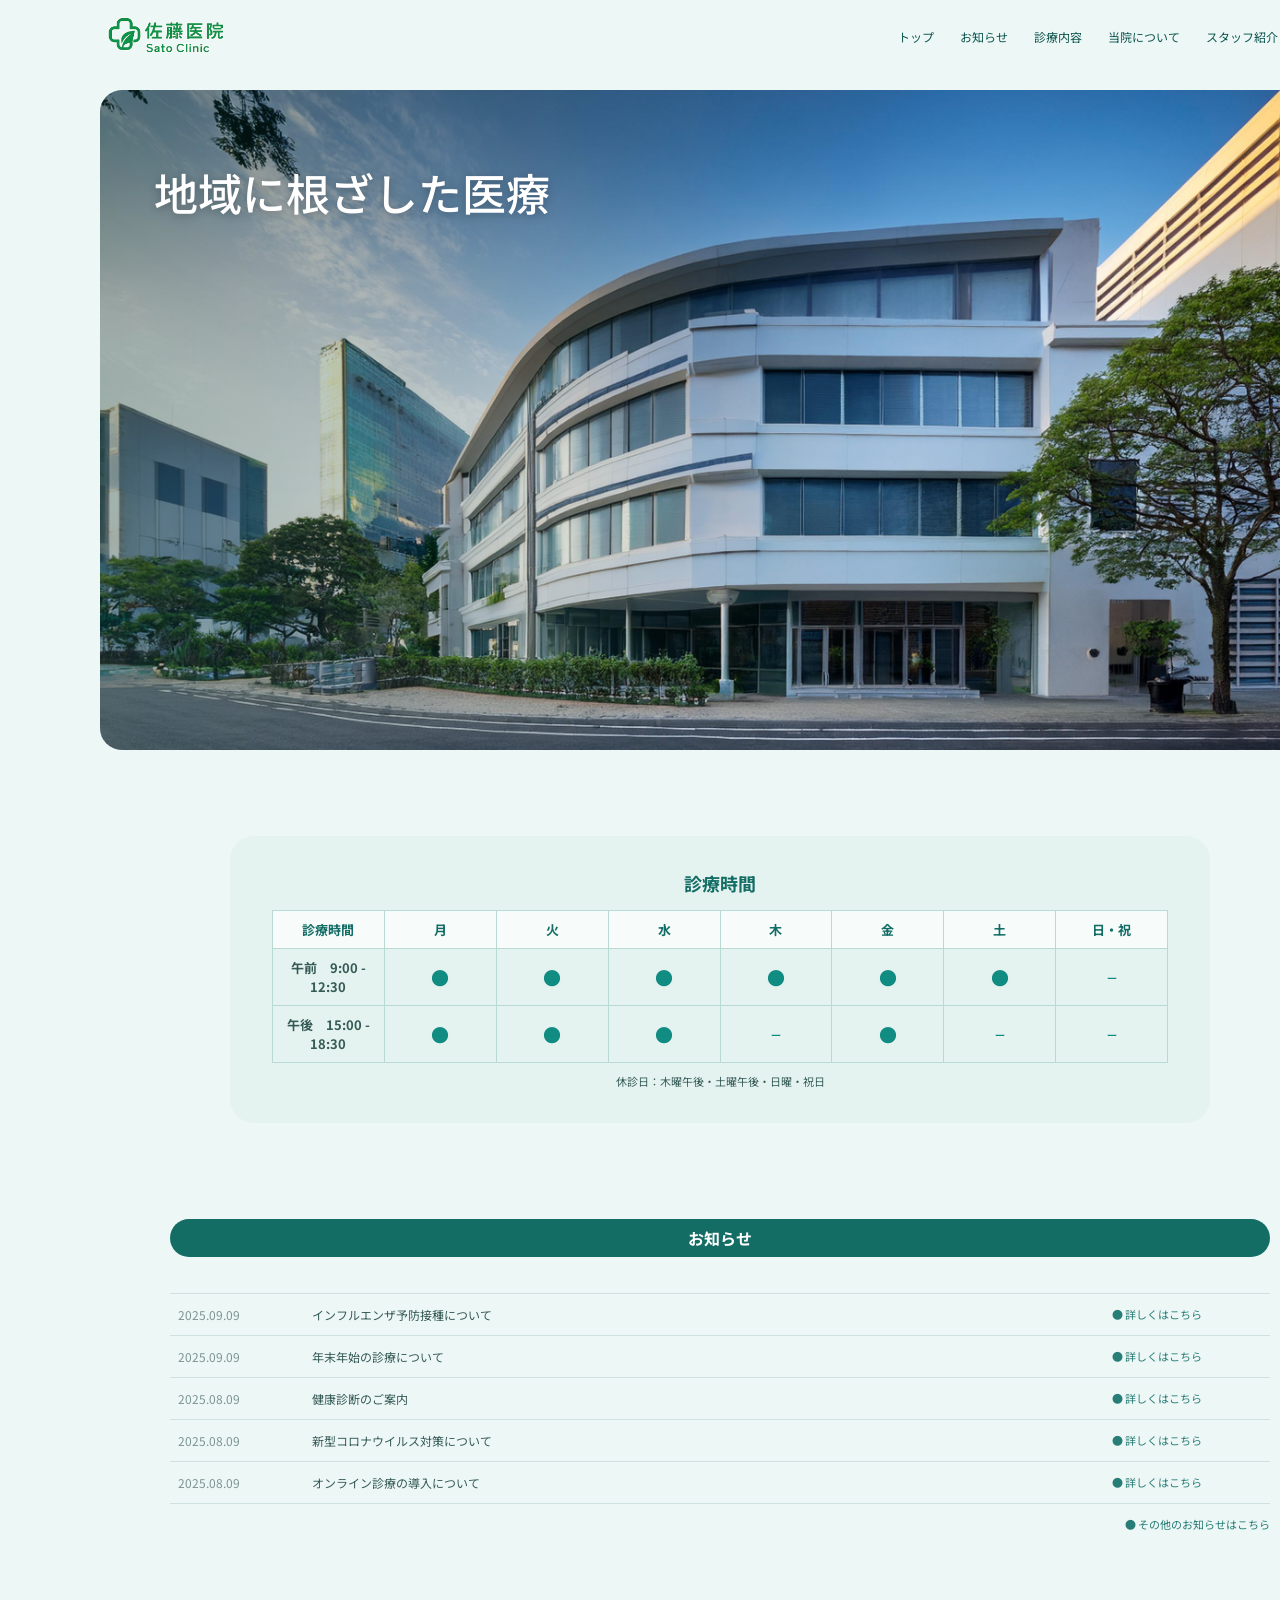
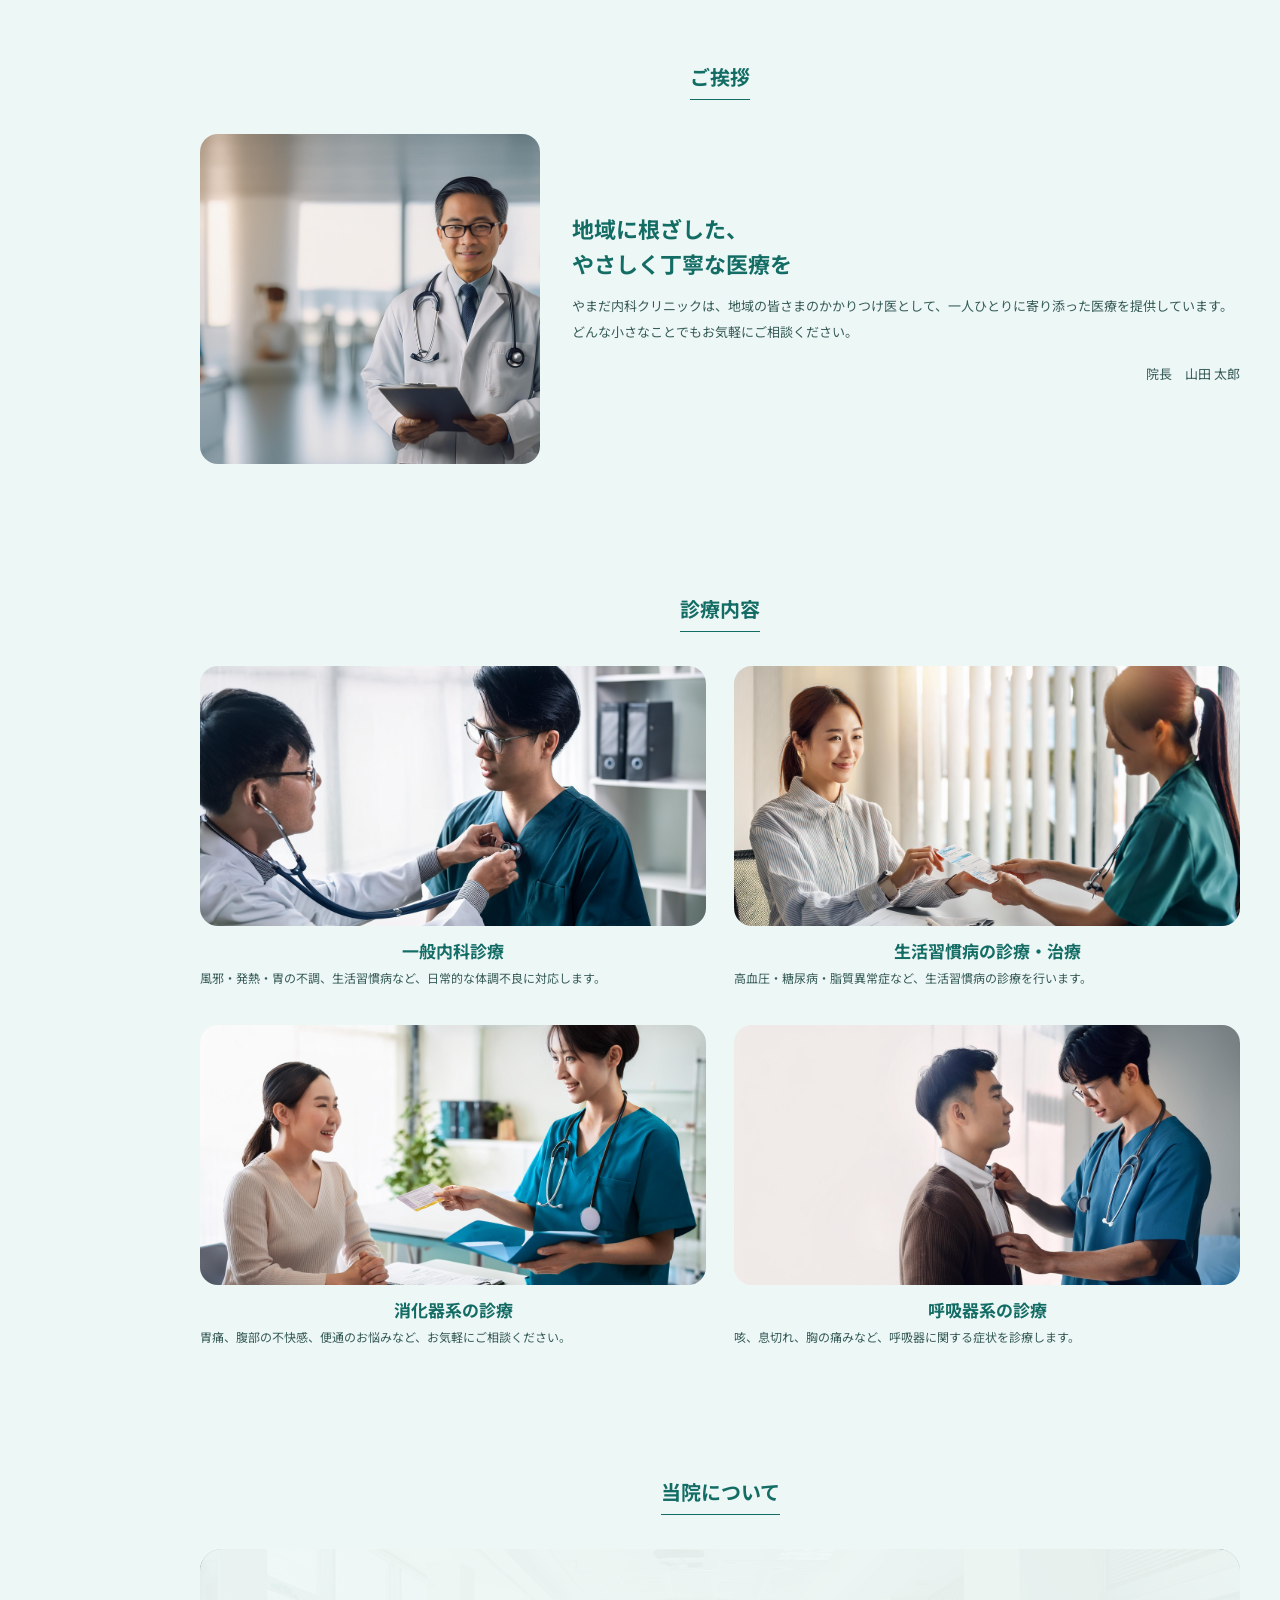
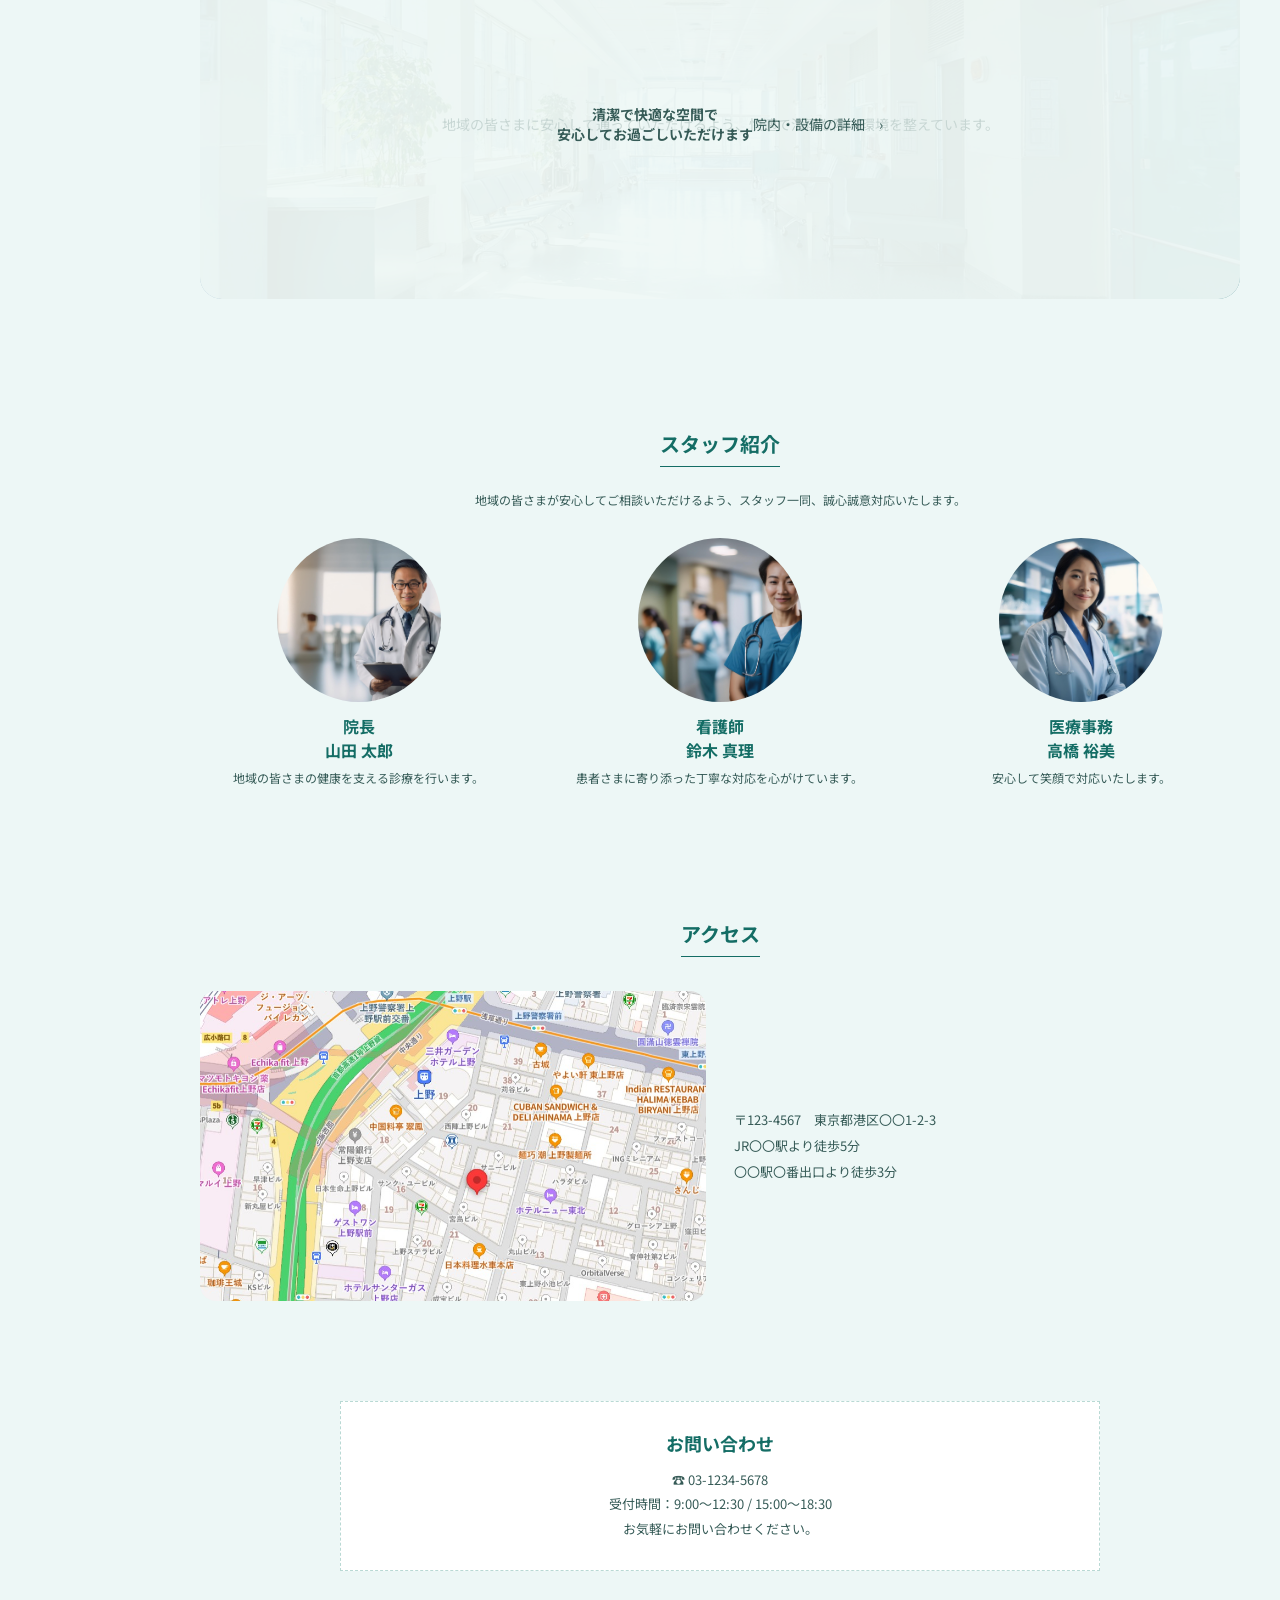
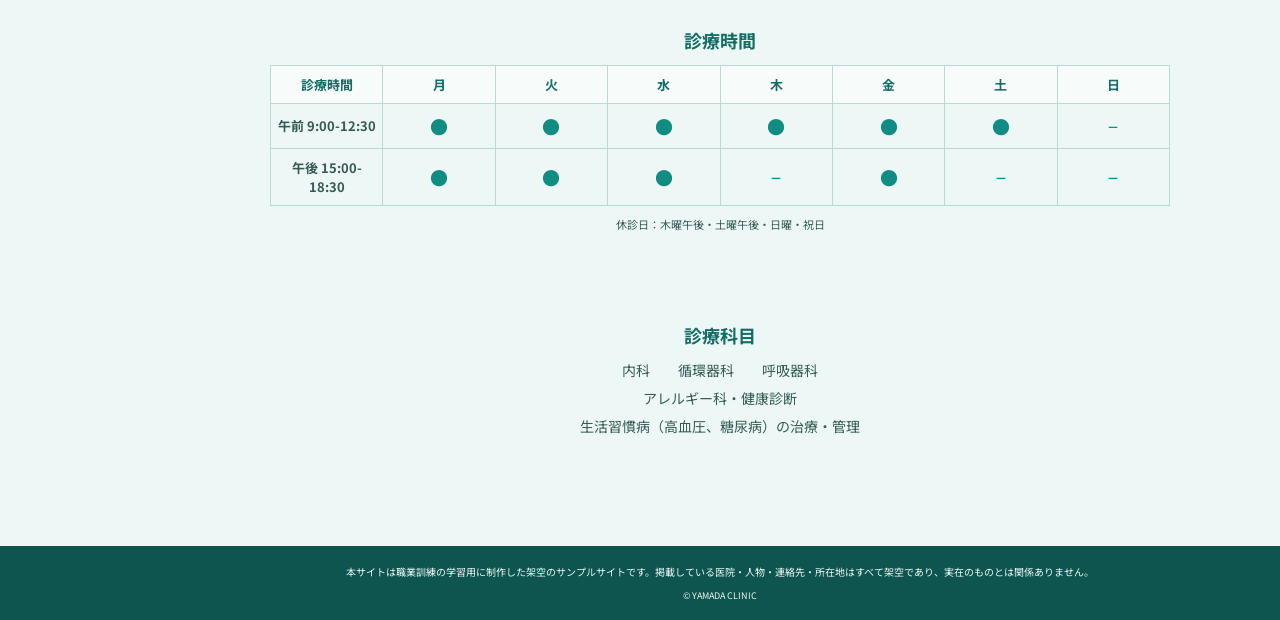
==== commit 13064bab: "仮コミット" ====
--- a/satoclinic_site/index.html
+++ b/satoclinic_site/index.html
@@ -1,9 +1,31 @@
-<!doctype html><html lang="ja"><head><meta charset="UTF-8"><meta name="viewport" content="width=device-width, initial-scale=1.0"><meta name="robots" content="noindex,nofollow"><title>佐藤医院｜地域に根ざした医療を</title><link rel="preconnect" href="https://fonts.googleapis.com"><link rel="preconnect" href="https://fonts.gstatic.com" crossorigin><link href="https://fonts.googleapis.com/css2?family=Noto+Sans+JP:wght@400;500;600;700&display=swap" rel="stylesheet"><link rel="stylesheet" href="./css/style.mobile.css"></head><body><header class="site-header"><div class="header-inner"><a class="logo" href="#top"><img src="./assets/Logo/logo.png" alt="佐藤医院 Sato Clinic"></a><button class="menu-button" aria-label="メニューを開く"><span></span><span></span><span></span></button><nav class="global-nav"><a href="#medical">診療内容</a><a href="#about">当院について</a><a href="#staff">スタッフ紹介</a><a href="#access">アクセス</a></nav></div></header><main id="top">
-<section class="hero wrap"><div class="hero-media"><img src="./assets/Hospital_Exterior/hospital_1.jpg" alt="佐藤医院の外観"><div class="hero-copy"><strong>地域に根ざした<br>医療を</strong><span>みなさまの健やかな毎日を<br>支える、身近なクリニックです。</span></div></div></section>
-<section class="symptoms wrap card"><h2>このような症状で<br>お困りではありませんか？</h2><div class="symptom-list"><a href="#medical"><i>♧</i><span>風邪・発熱</span></a><a href="#medical"><i>◡</i><span>胃の不調</span></a><a href="#medical"><i>♡</i><span>生活習慣病</span></a><a href="#medical"><i>◌</i><span>呼吸器の症状</span></a></div><a class="outline-button" href="#medical">その他の症状もお気軽にご相談ください <b>›</b></a></section>
-<section class="hours wrap card"><h2 class="card-title">診療時間</h2><table class="hours-table"><thead><tr><th></th><th>月</th><th>火</th><th>水</th><th>木</th><th>金</th><th>土</th><th>日</th></tr></thead><tbody><tr><th>午前<br><small>9:00〜12:00</small></th><td>●</td><td>●</td><td>●</td><td>−</td><td>●</td><td>●</td><td>−</td></tr><tr><th>午後<br><small>15:00〜18:00</small></th><td>●</td><td>●</td><td>●</td><td>−</td><td>●</td><td>−</td><td>−</td></tr></tbody></table><p class="hours-note">● 診療　− 休診　休診：木曜午前・土曜午後・日曜</p><div class="access-mini"><img src="./assets/map.jpg" alt="佐藤医院周辺の地図"><div><p>上野駅 徒歩2分<br>ローソンを右手に曲がって<br>すぐの2階にあります。</p><a class="phone" href="tel:0123456789">☎ 01-2345-6789</a></div></div></section>
-<section class="greeting wrap section-space"><h2 class="section-heading">ご挨拶</h2><div class="greeting-card"><img src="./assets/Doctor_Image/sato_taro.jpg" alt="院長 佐藤 太郎"><div><p>地域の皆さまに寄り添い、安心して相談できる医療を提供します。<br>一人ひとりに丁寧な診療を心がけ、健康な毎日を支えてまいります。</p><p class="signature">院長　佐藤 太郎</p></div></div></section>
-<section class="medical wrap section-space" id="medical"><h2 class="section-heading">診療内容</h2><div class="medical-grid"><article class="medical-card"><img src="./assets/Medical_Image/medical_11.jpg" alt="一般内科診療"><h3>一般内科診療</h3><p>風邪・発熱・胃の不調、生活習慣病など</p><a href="#access">›</a></article><article class="medical-card"><img src="./assets/Infomation_Image/information_2.jpg" alt="生活習慣病の診療"><h3>生活習慣病の診療</h3><p>高血圧・糖尿病・脂質異常症など</p><a href="#access">›</a></article><article class="medical-card"><img src="./assets/Infomation_Image/information_3.jpg" alt="消化器系の診療"><h3>消化器系の診療</h3><p>胃の不調・腹痛・検査・相談など</p><a href="#access">›</a></article><article class="medical-card"><img src="./assets/Medical_Image/medical_6.jpg" alt="呼吸器系の診療"><h3>呼吸器系の診療</h3><p>咳・息切れ・ぜんそくなど</p><a href="#access">›</a></article></div></section>
-<section class="about wrap section-space" id="about"><div class="about-panel"><img src="./assets/Hospital_Exterior/hospital_6.jpg" alt="佐藤医院の院内"><div class="about-overlay"><h2 class="section-heading">当院について</h2><p>地域に根ざし、安心して通えるクリニックとして、丁寧でわかりやすい医療を提供します。</p><a class="outline-button" href="#access">当院について詳しく見る　›</a></div></div></section>
-<section class="staff wrap section-space" id="staff"><h2 class="section-heading">スタッフ紹介</h2><div class="staff-grid"><article><img src="./assets/Doctor_Image/sato_taro.jpg" alt="院長 佐藤 太郎"><h3>佐藤 太郎</h3><p>院長</p></article><article><img src="./assets/Doctor_Image/suzuki_mari.jpg" alt="鈴木 真理"><h3>鈴木 真理</h3><p>看護師</p></article><article><img src="./assets/Doctor_Image/takahashi_yumi.jpg" alt="高橋 裕美"><h3>高橋 裕美</h3><p>臨床検査技師</p></article></div><a class="outline-button staff-button" href="#staff">スタッフ紹介を見る　›</a></section>
-<section class="access wrap section-space" id="access"><h2 class="section-heading">アクセス</h2><img class="map" src="./assets/map.jpg" alt="佐藤医院周辺の地図"><p class="address">〒123-4567 東京都台東区上野0-0-0<br>JR上野駅より徒歩2分</p><a class="phone large" href="tel:0123456789">☎ 01-2345-6789</a></section></main><footer class="site-footer"><p>© Sato Clinic</p></footer></body></html>
+<!doctype html>
+<html lang="ja">
+<head>
+<meta charset="UTF-8">
+<meta name="viewport" content="width=device-width, initial-scale=1.0">
+<meta name="robots" content="noindex, nofollow">
+<title>やまだ内科クリニック</title>
+<link rel="preconnect" href="https://fonts.googleapis.com">
+<link rel="preconnect" href="https://fonts.gstatic.com" crossorigin>
+<link href="https://fonts.googleapis.com/css2?family=Noto+Sans+JP:wght@400;500;600;700&display=swap" rel="stylesheet">
+<link rel="stylesheet" href="./css/site.css">
+<link rel="stylesheet" href="./css/visibility.css">
+</head>
+<body>
+<header class="site-header" id="top"><div class="header-inner"><a class="logo" href="#top"><img src="./assets/Logo/logo.png" alt="やまだ内科クリニック"></a><nav class="global-nav" aria-label="メインメニュー"><a href="#top">トップ</a><a href="#news">お知らせ</a><a href="#medical">診療内容</a><a href="#about">当院について</a><a href="#staff">スタッフ紹介</a><a href="#access">所在地</a></nav><button class="menu-button" type="button" aria-label="メニューを開く"><span></span><span></span><span></span><small>メニュー</small></button></div></header>
+<main>
+<section class="hero"><img src="./assets/Hospital_Exterior/hospital_1.jpg" alt="やまだ内科クリニックの外観"><div class="hero-copy desktop-copy"><strong>地域に根ざした医療</strong></div><div class="hero-copy mobile-copy"><strong>地域の皆さまの<br>健康な日々を支える<br>かかりつけ医として</strong><span>丁寧な診察と安心のケアを心がけ、<br>安心できる医療を提供します。</span></div><div class="slider-dots mobile-only" aria-hidden="true"><i></i><i></i><i></i></div></section>
+<section class="symptom-section mobile-only"><h2>このような症状で<br>お困りではありませんか？</h2><div class="symptom-grid"><a href="#medical"><b>♧</b><span>風邪・発熱</span></a><a href="#medical"><b>⌇</b><span>胃の不調</span></a><a href="#medical"><b>♡</b><span>生活習慣病</span></a><a href="#medical"><b>♧</b><span>呼吸器の症状</span></a></div><a class="pill-button" href="#medical">その他の症状もお気軽にご相談ください　›</a></section>
+<section class="hours-card"><h2><span class="mobile-only">▣ </span>診療時間</h2><table><thead><tr><th>診療時間</th><th>月</th><th>火</th><th>水</th><th>木</th><th>金</th><th>土</th><th>日・祝</th></tr></thead><tbody><tr><th>午前　9:00 - 12:30</th><td>●</td><td>●</td><td>●</td><td>●</td><td>●</td><td>●</td><td>−</td></tr><tr><th>午後　15:00 - 18:30</th><td>●</td><td>●</td><td>●</td><td>−</td><td>●</td><td>−</td><td>−</td></tr></tbody></table><p>休診日：木曜午後・土曜午後・日曜・祝日</p><a class="phone-button mobile-only" href="tel:0312345678">☎ 03-1234-5678</a></section>
+<section class="news desktop-only" id="news"><h2>お知らせ</h2><ul><li><time datetime="2025-09-09">2025.09.09</time><span>インフルエンザ予防接種について</span><a href="#access">● 詳しくはこちら</a></li><li><time datetime="2025-09-09">2025.09.09</time><span>年末年始の診療について</span><a href="#access">● 詳しくはこちら</a></li><li><time datetime="2025-08-09">2025.08.09</time><span>健康診断のご案内</span><a href="#access">● 詳しくはこちら</a></li><li><time datetime="2025-08-09">2025.08.09</time><span>新型コロナウイルス対策について</span><a href="#access">● 詳しくはこちら</a></li><li><time datetime="2025-08-09">2025.08.09</time><span>オンライン診療の導入について</span><a href="#access">● 詳しくはこちら</a></li></ul><a class="more-link" href="#access">● その他のお知らせはこちら</a></section>
+<section class="about-section" id="about"><h2 class="section-title"><span class="desktop-only">ご挨拶</span><span class="mobile-only">当院について</span></h2><div class="about-content desktop-about"><img src="./assets/Doctor_Image/sato_taro.jpg" alt="院長 山田 太郎"><div><h3>地域に根ざした、<br>やさしく丁寧な医療を</h3><p>やまだ内科クリニックは、地域の皆さまのかかりつけ医として、一人ひとりに寄り添った医療を提供しています。どんな小さなことでもお気軽にご相談ください。</p><p class="signature">院長　山田 太郎</p></div></div><div class="about-content mobile-about"><img src="./assets/Doctor_Image/sato_taro.jpg" alt="院長 山田 太郎"><div><h3>地域に根ざした<br>やさしく丁寧な医療を</h3><p>やまだ内科クリニックは、地域の皆さまのかかりつけ医として、一人ひとりに寄り添った医療を提供しています。どんな小さなことでもお気軽にご相談ください。</p><a class="pill-button" href="#about">当院のご紹介　›</a></div></div></section>
+<section class="medical-section" id="medical"><h2 class="section-title"><span class="desktop-only">診療内容</span><span class="mobile-only">診療のご案内</span></h2><div class="medical-grid desktop-medical"><article><img src="./assets/Medical_Image/medical_11.jpg" alt="一般内科診療"><h3>一般内科診療</h3><p>風邪・発熱・胃の不調、生活習慣病など、日常的な体調不良に対応します。</p></article><article><img src="./assets/Infomation_Image/information_2.jpg" alt="生活習慣病の診療・治療"><h3>生活習慣病の診療・治療</h3><p>高血圧・糖尿病・脂質異常症など、生活習慣病の診療を行います。</p></article><article><img src="./assets/Infomation_Image/information_3.jpg" alt="消化器系の診療"><h3>消化器系の診療</h3><p>胃痛、腹部の不快感、便通のお悩みなど、お気軽にご相談ください。</p></article><article><img src="./assets/Medical_Image/medical_6.jpg" alt="呼吸器系の診療"><h3>呼吸器系の診療</h3><p>咳、息切れ、胸の痛みなど、呼吸器に関する症状を診療します。</p></article></div><div class="medical-grid mobile-medical"><article><img src="./assets/Medical_Image/medical_11.jpg" alt="一般内科"><h3>一般内科</h3><p>風邪やインフルエンザなど日常の症状から、幅広く診察しています。</p><b>›</b></article><article><img src="./assets/Infomation_Image/information_2.jpg" alt="生活習慣病"><h3>生活習慣病</h3><p>高血圧・糖尿病・脂質異常症など、生活習慣病の診断・治療を行います。</p><b>›</b></article><article><img src="./assets/Medical_Image/medical_3.jpg" alt="予防接種"><h3>予防接種</h3><p>インフルエンザワクチンをはじめ、各種予防接種に対応しています。</p><b>›</b></article><article><img src="./assets/Medical_Image/medical_8.jpg" alt="健康診断"><h3>健康診断</h3><p>定期健康診断・各種検診で病気の早期発見・予防に努めます。</p><b>›</b></article></div></section>
+<section class="consult-section mobile-only"><h2>このような症状にご相談ください</h2><div><article>🤧<span>発熱・のどの痛み<br>せき・だるさ</span></article><article>🤧<span>胃の痛み・胸やけ<br>食欲不振・便秘</span></article><article>🤧<span>高血圧・糖尿病<br>コレステロール</span></article><article>🤧<span>息切れ・動悸<br>呼吸の苦しさ</span></article></div><a class="pill-button" href="#medical">その他の症状について　›</a></section>
+<section class="facility-section"><h2><span class="desktop-only">当院について</span><span class="mobile-only">院内・設備のご紹介</span></h2><div><img src="./assets/Hospital_Exterior/hospital_6.jpg" alt="院内の様子"><p class="desktop-only">地域の皆さまに安心して通っていただけるよう、快適で清潔な院内環境を整えています。</p><p class="mobile-only"><b>清潔で快適な空間で<br>安心してお過ごしいただけます</b><br><a class="pill-button" href="#access">院内・設備の詳細　›</a></p></div></section>
+<section class="staff-section" id="staff"><h2 class="section-title"><span class="desktop-only">スタッフ紹介</span><span class="mobile-only">医師・スタッフ紹介</span></h2><p class="staff-lead desktop-only">地域の皆さまが安心してご相談いただけるよう、スタッフ一同、誠心誠意対応いたします。</p><div class="staff-grid"><article><img src="./assets/Doctor_Image/sato_taro.jpg" alt="院長 山田 太郎"><h3>院長<br>山田 太郎</h3><p>地域の皆さまの健康を支える診療を行います。</p></article><article><img src="./assets/Doctor_Image/suzuki_mari.jpg" alt="看護師 鈴木 真理"><h3>看護師<br>鈴木 真理</h3><p>患者さまに寄り添った丁寧な対応を心がけています。</p></article><article><img src="./assets/Doctor_Image/takahashi_yumi.jpg" alt="医療事務 高橋 裕美"><h3>医療事務<br>高橋 裕美</h3><p>安心して笑顔で対応いたします。</p></article></div><a class="pill-button mobile-only" href="#staff">スタッフ紹介　›</a></section>
+<section class="access-section" id="access"><h2 class="section-title">アクセス</h2><div class="access-content"><img src="./assets/map.jpg" alt="クリニック周辺の地図"><div><h3 class="mobile-only">やまだ内科クリニック</h3><p>〒123-4567　東京都港区〇〇1-2-3<br>JR〇〇駅より徒歩5分<br>〇〇駅〇番出口より徒歩3分</p><a class="pill-button mobile-only" href="#access">アクセスの詳細　›</a></div></div></section>
+<section class="contact-section desktop-only"><h2>お問い合わせ</h2><p>☎ 03-1234-5678<br>受付時間：9:00〜12:30 / 15:00〜18:30<br>お気軽にお問い合わせください。</p></section><section class="hours-bottom desktop-only"><h2>診療時間</h2><table><thead><tr><th>診療時間</th><th>月</th><th>火</th><th>水</th><th>木</th><th>金</th><th>土</th><th>日</th></tr></thead><tbody><tr><th>午前 9:00-12:30</th><td>●</td><td>●</td><td>●</td><td>●</td><td>●</td><td>●</td><td>−</td></tr><tr><th>午後 15:00-18:30</th><td>●</td><td>●</td><td>●</td><td>−</td><td>●</td><td>−</td><td>−</td></tr></tbody></table><p>休診日：木曜午後・土曜午後・日曜・祝日</p></section><section class="clinical-depts desktop-only"><h2>診療科目</h2><p>内科　　循環器科　　呼吸器科</p><p>アレルギー科・健康診断</p><p>生活習慣病（高血圧、糖尿病）の治療・管理</p></section>
+</main>
+<footer class="site-footer"><p>本サイトは職業訓練の学習用に制作した架空のサンプルサイトです。掲載している医院・人物・連絡先・所在地はすべて架空であり、実在のものとは関係ありません。</p><small>© YAMADA CLINIC</small></footer>
+</body>
+</html>
--- a/satoclinic_site/css/site.css
+++ b/satoclinic_site/css/site.css
@@ -0,0 +1,2 @@
+:root{--green:#146d65;--green-deep:#0e554f;--mint:#e5f3f0;--pc-bg:#edf7f6;--sp-bg:#faf4e8;--text:#365b57;--line:#b9d9d4}*{box-sizing:border-box}html{scroll-behavior:smooth}body{margin:0;color:var(--text);font-family:"Noto Sans JP","Yu Gothic",sans-serif;background:var(--pc-bg)}img{max-width:100%;display:block}a{color:inherit;text-decoration:none}.mobile-only{display:none}.site-header,main,.site-footer{width:1440px;margin:auto;background:var(--pc-bg)}.site-header{height:72px}.header-inner{width:1240px;height:100%;margin:auto;display:flex;align-items:center;justify-content:space-between}.logo img{width:134px}.global-nav{display:flex;gap:26px;font-size:12px;color:var(--green-deep)}.menu-button{display:none}.hero{width:1240px;height:660px;margin:18px auto 0;position:relative;overflow:hidden;border-radius:22px}.hero>img{width:100%;height:100%;object-fit:cover}.hero:after{content:"";position:absolute;inset:0;background:linear-gradient(90deg,rgba(8,57,53,.38),transparent 64%)}.hero-copy{position:absolute;z-index:1;color:#fff;text-shadow:0 2px 8px rgba(0,0,0,.25)}.desktop-copy{left:54px;top:70px}.desktop-copy strong{font-size:44px;font-weight:500}.hours-card{width:980px;margin:86px auto 0;padding:34px 42px;border-radius:24px;background:var(--mint);text-align:center}.hours-card h2{margin:0 0 14px;font-size:18px;color:var(--green)}table{border-collapse:collapse;width:100%;table-layout:fixed}.hours-card th,.hours-card td,.hours-bottom th,.hours-bottom td{border:1px solid #b9d9d4;padding:9px 3px;font-size:13px}.hours-card thead th,.hours-bottom thead th{background:#f7fcfb;color:var(--green)}.hours-card td,.hours-bottom td{color:#118c82;font-size:18px}.hours-card p,.hours-bottom p{margin:10px 0 0;font-size:11px}.news{width:1100px;margin:96px auto 0}.news h2{margin:0 0 36px;padding:7px;border-radius:999px;background:var(--green);color:#fff;font-size:16px;text-align:center}.news ul{margin:0;padding:0;list-style:none;border-top:1px solid #d0e2df}.news li{display:grid;grid-template-columns:120px 1fr 150px;gap:14px;padding:12px 8px;border-bottom:1px solid #d0e2df;font-size:12px}.news time{color:#7d9592}.news a,.more-link{color:#287d76;font-size:11px}.more-link{display:block;text-align:right;margin-top:12px}.section-title{width:max-content;margin:0 auto 34px;padding-bottom:8px;color:var(--green);font-size:20px;border-bottom:1px solid var(--green)}.about-section,.medical-section,.facility-section,.staff-section,.access-section{width:1040px;margin:130px auto 0}.about-content{display:grid;grid-template-columns:340px 1fr;gap:32px;align-items:center}.about-content>img{width:340px;height:330px;object-fit:cover;border-radius:18px}.about-content h3{margin:0 0 12px;color:var(--green);font-size:22px;line-height:1.6}.about-content p{margin:0;font-size:13px;line-height:2}.signature{text-align:right;margin-top:16px!important}.medical-grid{display:grid;grid-template-columns:repeat(2,1fr);gap:36px 28px}.medical-grid article{position:relative;text-align:center}.medical-grid img{width:100%;height:260px;object-fit:cover;border-radius:18px}.medical-grid h3{margin:12px 0 4px;color:var(--green);font-size:17px}.medical-grid p{margin:0;text-align:left;font-size:12px;line-height:1.8}.facility-section>h2{width:max-content;margin:0 auto 34px;padding-bottom:8px;color:var(--green);font-size:20px;border-bottom:1px solid var(--green)}.facility-section>div{height:350px;overflow:hidden;border-radius:22px;position:relative}.facility-section img{width:100%;height:100%;object-fit:cover}.facility-section p{position:absolute;inset:0;margin:0;display:flex;align-items:center;justify-content:center;padding:32px;background:rgba(240,249,247,.78);font-size:14px;text-align:center}.staff-lead{text-align:center;font-size:12px;margin:-10px 0 30px}.staff-grid{display:grid;grid-template-columns:repeat(3,1fr);gap:44px;text-align:center}.staff-grid img{width:164px;height:164px;margin:auto;border-radius:50%;object-fit:cover}.staff-grid h3{margin:12px 0 6px;color:var(--green);font-size:16px}.staff-grid p{margin:0;font-size:12px;line-height:1.7}.access-content{display:grid;grid-template-columns:1fr 1fr;gap:28px;align-items:center}.access-content>img{width:100%;height:310px;border-radius:16px;object-fit:cover}.access-content p{font-size:13px;line-height:2}.contact-section{width:760px;margin:100px auto 0;padding:28px;text-align:center;border:1px dashed #b9d9d4;background:#fff}.contact-section h2,.hours-bottom h2,.clinical-depts h2{margin:0 0 12px;color:var(--green);font-size:18px}.contact-section p{margin:0;font-size:13px;line-height:1.9}.hours-bottom{width:900px;margin:56px auto 0;text-align:center}.clinical-depts{width:900px;margin:90px auto 0;text-align:center}.clinical-depts p{margin:8px;font-size:14px}.site-footer{margin-top:110px;padding:18px 36px;background:var(--green-deep);color:#eaf8f5;text-align:center;font-size:10px}.site-footer p{margin:0 auto 8px;max-width:900px}.site-footer small{font-size:9px}
+@media(max-width:700px){body{background:var(--sp-bg)}.desktop-only{display:none!important}.mobile-only{display:block}.site-header,main,.site-footer{width:100%;background:var(--sp-bg)}.site-header{height:66px;background:#fff}.header-inner{width:calc(100% - 28px)}.logo img{width:168px}.global-nav{display:none}.menu-button{display:flex;width:35px;border:0;padding:0;background:transparent;flex-direction:column;align-items:center;gap:4px;color:var(--green)}.menu-button span{display:block;width:26px;height:3px;border-radius:99px;background:var(--green)}.menu-button small{font-size:8px}.hero{width:100%;height:350px;margin:0;border-radius:0}.hero:after{background:linear-gradient(90deg,rgba(7,54,51,.55),transparent 75%)}.hero-copy.mobile-copy{left:25px;top:38px;display:grid;gap:14px}.mobile-copy strong{font-size:25px;line-height:1.38}.mobile-copy span{font-size:11px;line-height:1.75;font-weight:600}.slider-dots{position:absolute;z-index:2;bottom:15px;left:50%;transform:translateX(-50%);display:flex;gap:7px}.slider-dots i{width:10px;height:10px;border-radius:50%;background:#fff;opacity:.8}.slider-dots i:first-child{background:var(--green)}.symptom-section{margin:-1px 14px 0;padding:23px 14px 18px;border-radius:0 0 18px 18px;background:#fff;text-align:center}.symptom-section h2{margin:0 0 16px;color:var(--green);font-size:17px;line-height:1.45}.symptom-grid{display:grid;grid-template-columns:repeat(4,1fr);gap:8px}.symptom-grid a{display:grid;gap:6px;justify-items:center;font-size:9px;color:var(--green);font-weight:700}.symptom-grid b{display:grid;place-items:center;width:64px;height:64px;border-radius:50%;background:#f9fcfb;box-shadow:0 4px 16px rgba(38,92,85,.1);font-size:33px;font-weight:400}.pill-button{display:inline-block;margin-top:15px;padding:6px 16px;border:1px solid #6eaaa4;border-radius:99px;color:var(--green);font-size:10px;font-weight:700;background:#fff}.hours-card{width:calc(100% - 28px);margin:16px auto 0;padding:14px 12px;border-radius:16px;background:#fff}.hours-card h2{font-size:16px;text-align:left;margin:0 0 9px}.hours-card th,.hours-card td{padding:5px 1px;font-size:9px}.hours-card td{font-size:12px}.hours-card p{font-size:8px;text-align:left;margin:6px 0}.phone-button{padding:9px;border-radius:99px;background:var(--green);color:#fff;font-size:17px;font-weight:700}.about-section,.medical-section,.facility-section,.staff-section,.access-section{width:100%;margin:28px auto 0;padding:0 14px}.section-title{margin:0 auto 13px;padding-bottom:5px;font-size:17px}.desktop-about{display:none}.mobile-about{display:grid;grid-template-columns:1fr 1.05fr;gap:14px;align-items:center}.mobile-about>img{width:100%;height:190px;border-radius:13px;object-fit:cover}.mobile-about h3{font-size:17px;line-height:1.5;margin:0 0 7px}.mobile-about p{font-size:10px;line-height:1.65}.mobile-about .pill-button{margin-top:7px;font-size:9px}.desktop-medical{display:none}.mobile-medical{display:grid;grid-template-columns:1fr 1fr;gap:12px}.mobile-medical article{overflow:hidden;border-radius:13px;background:#fff;text-align:left}.mobile-medical img{height:105px;border-radius:0}.mobile-medical h3{margin:8px 10px 3px;font-size:13px}.mobile-medical p{margin:0 10px 12px;font-size:9px;line-height:1.5}.mobile-medical b{position:absolute;right:10px;bottom:8px;color:var(--green);font-size:22px}.consult-section{margin:28px 0 0;padding:20px 14px;text-align:center;background:#fff}.consult-section h2{margin:0 0 15px;color:var(--green);font-size:16px}.consult-section>div{display:grid;grid-template-columns:repeat(4,1fr);gap:7px}.consult-section article{display:grid;gap:6px;padding:10px 3px;border-radius:15px;background:#fff9f1;box-shadow:0 3px 10px rgba(70,65,50,.08);font-size:10px}.consult-section article:first-letter{font-size:22px}.consult-section span{font-size:8px;line-height:1.4}.facility-section{padding:0}.facility-section>h2{font-size:17px;margin:0 auto 13px}.facility-section>div{height:180px;border-radius:0}.facility-section p{align-items:center;justify-content:flex-end;padding:20px;text-align:left;font-size:12px}.facility-section p b{font-size:14px}.facility-section .pill-button{margin-top:10px}.staff-section{background:#fff;padding-top:22px;padding-bottom:18px}.staff-grid{gap:10px}.staff-grid img{width:82px;height:82px}.staff-grid h3{margin:7px 0 4px;font-size:11px}.staff-grid p{font-size:9px;line-height:1.5}.staff-section>.pill-button{display:block;width:max-content;margin:16px auto 0}.access-section{padding-top:20px;background:var(--sp-bg)}.access-content{grid-template-columns:1.1fr 1fr;gap:12px;align-items:start}.access-content>img{height:155px;border-radius:9px}.access-content h3{margin:0 0 4px;color:var(--green);font-size:11px}.access-content p{margin:0;font-size:9px;line-height:1.6}.access-content .pill-button{margin-top:6px;font-size:8px;padding:4px 7px}.site-footer{margin-top:0;padding:10px 16px;font-size:7px}.site-footer p{display:none}.site-footer small{font-size:7px}}
--- a/satoclinic_site/css/visibility.css
+++ b/satoclinic_site/css/visibility.css
@@ -0,0 +1,17 @@
+/* PC版とSP版の文言・カードを完全に分離するための表示制御 */
+.mobile-only,
+.mobile-copy,
+.mobile-about,
+.mobile-medical,
+.consult-section { display: none; }
+
+@media (max-width: 700px) {
+  .desktop-only,
+  .desktop-copy { display: none !important; }
+
+  .mobile-only { display: block; }
+  .mobile-copy { display: grid; }
+  .mobile-about { display: grid; }
+  .mobile-medical { display: grid; }
+  .consult-section { display: block; }
+}
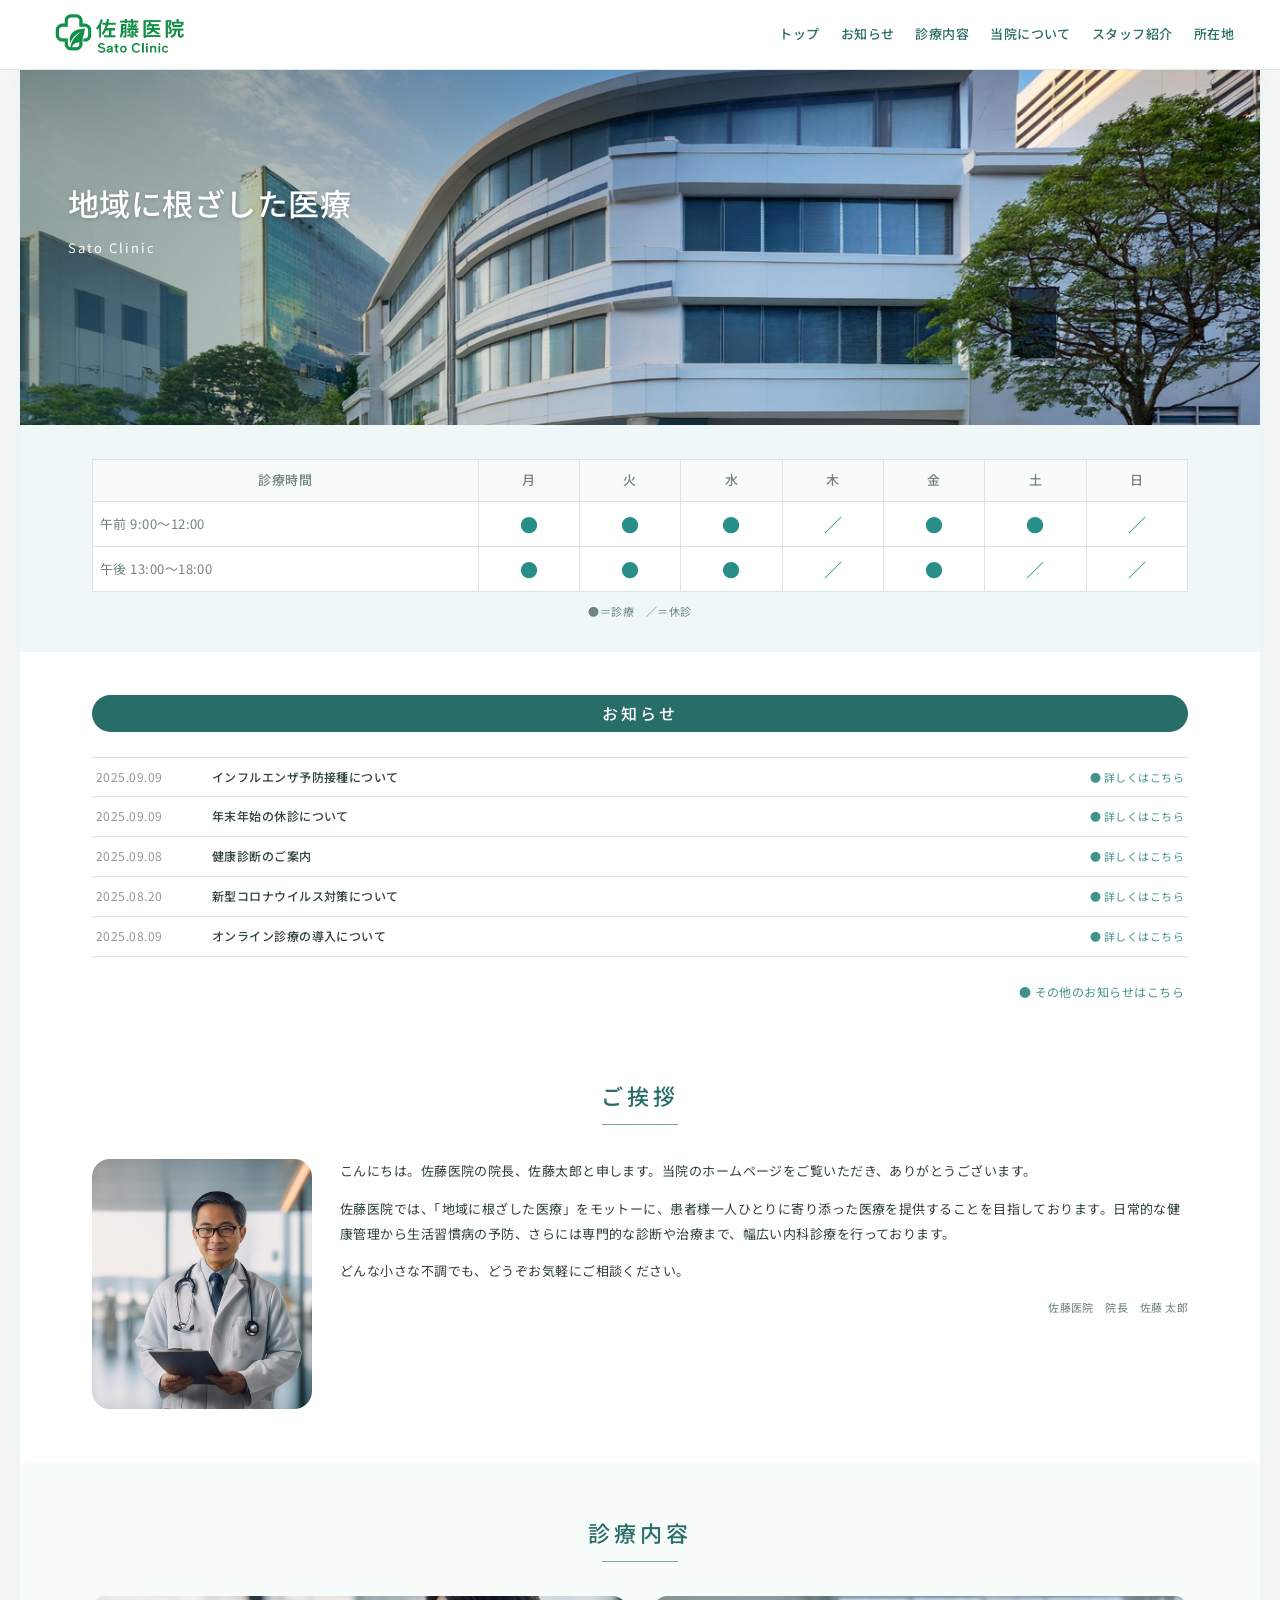
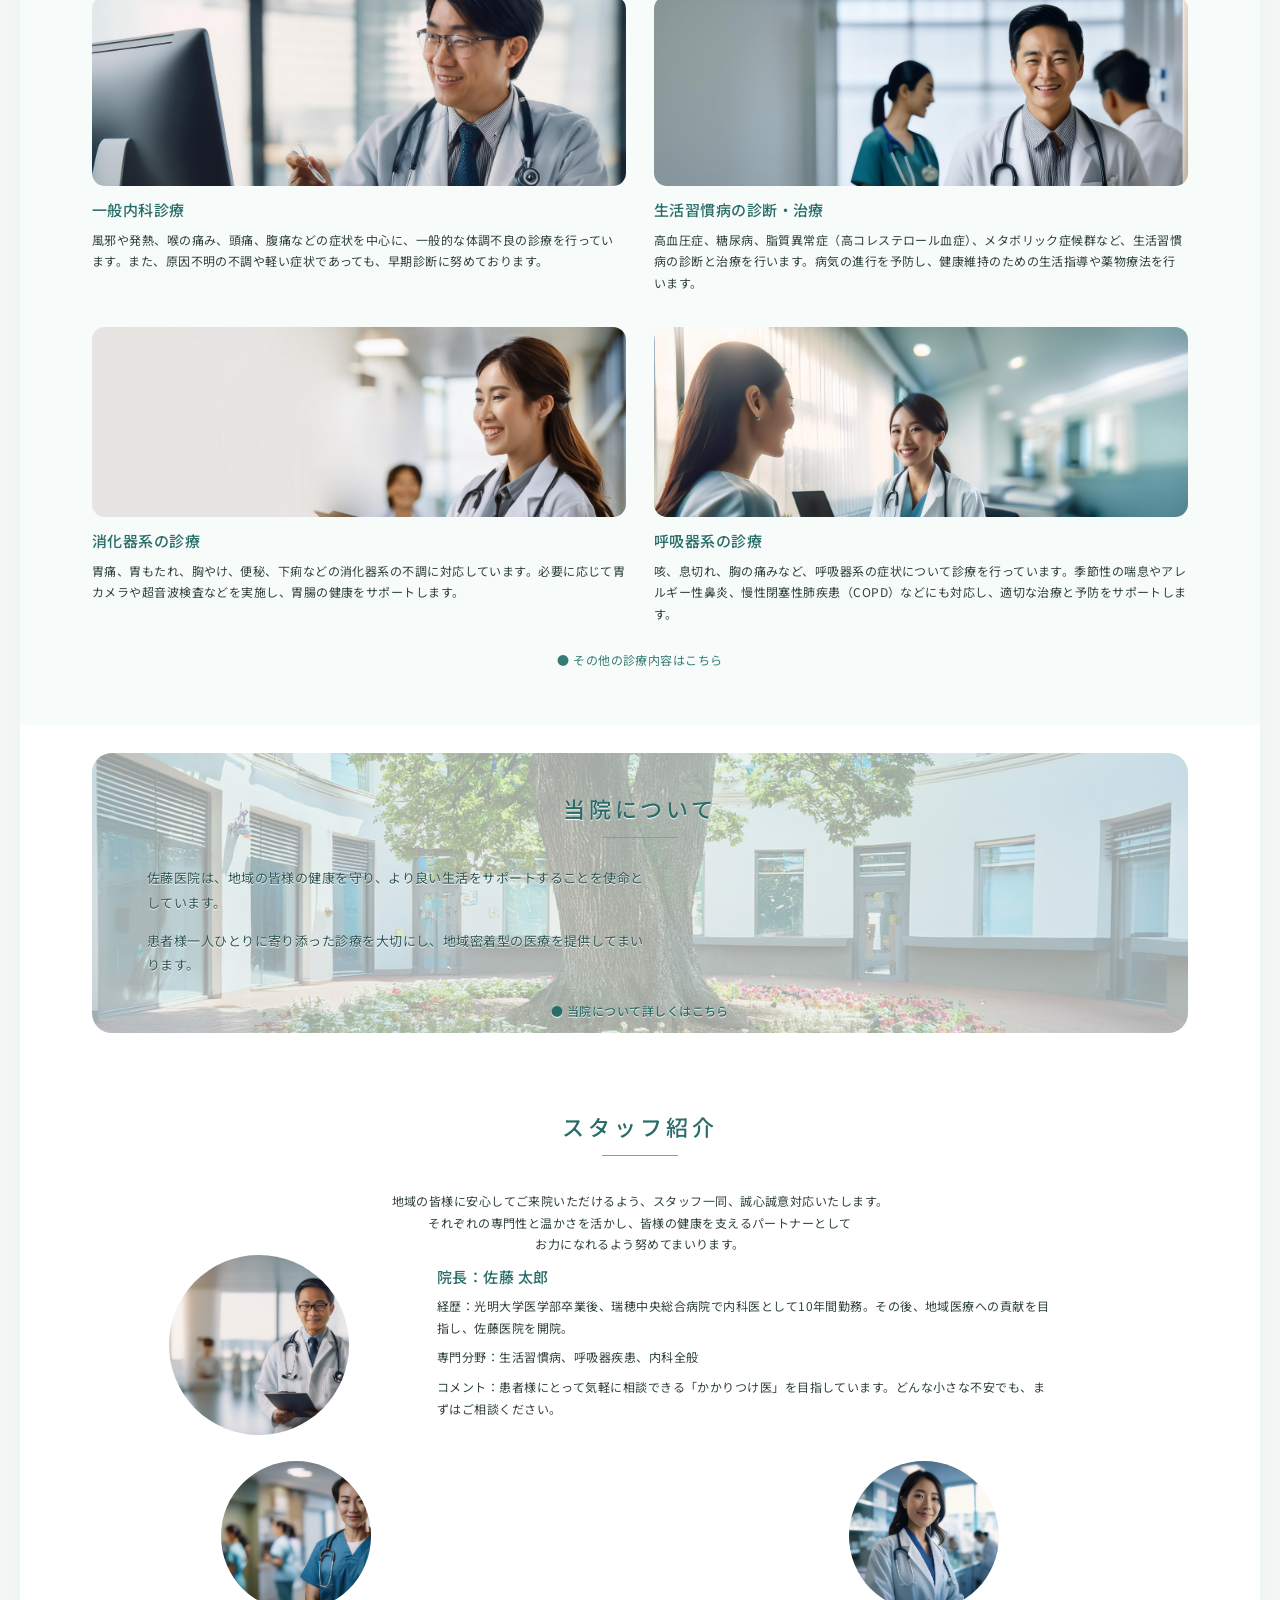
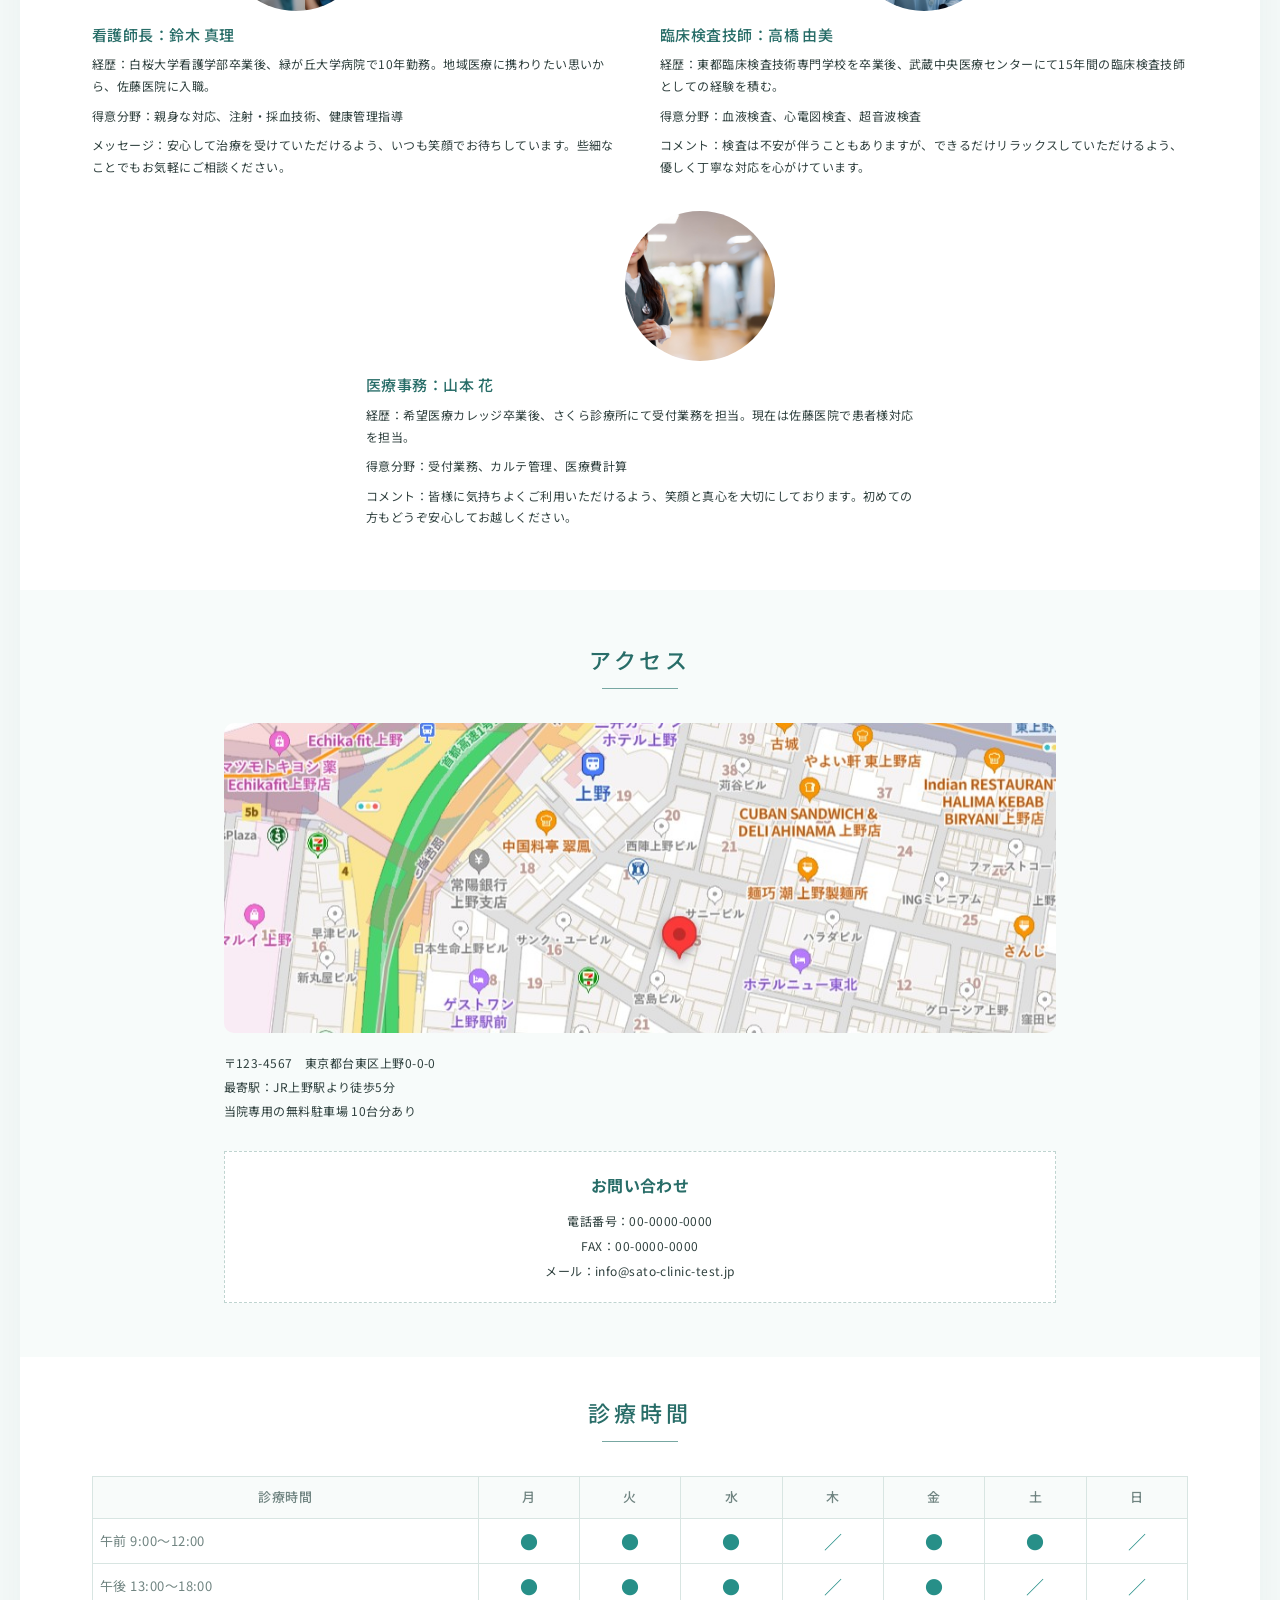
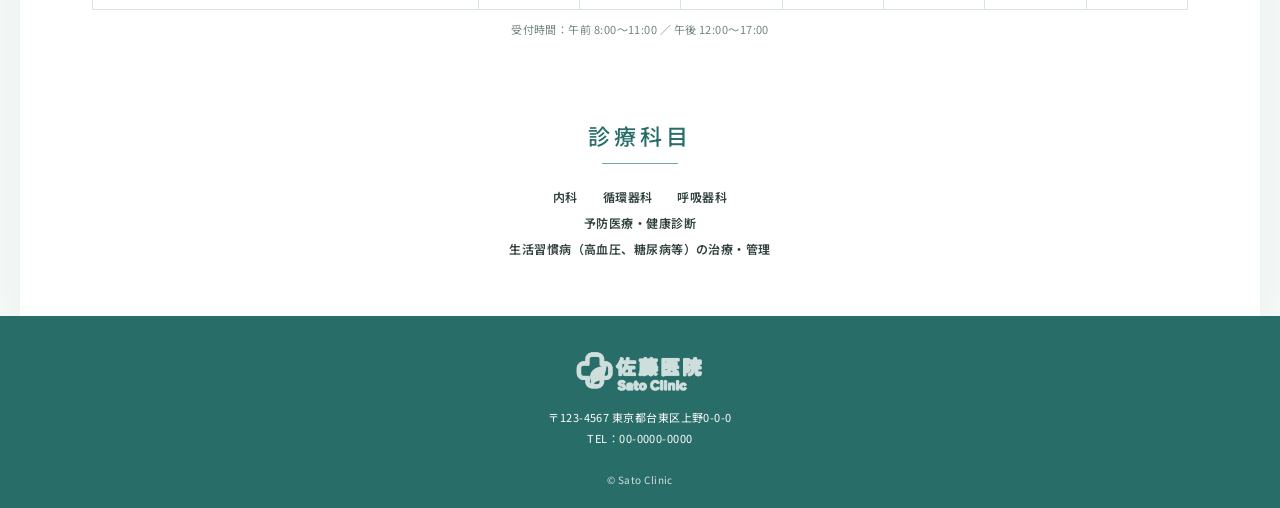
==== commit ddb363ee: "pc完成" ====
--- a/satoclinic_site/index.html
+++ b/satoclinic_site/index.html
@@ -1,31 +1,74 @@
 <!doctype html>
 <html lang="ja">
 <head>
-<meta charset="UTF-8">
-<meta name="viewport" content="width=device-width, initial-scale=1.0">
-<meta name="robots" content="noindex, nofollow">
-<title>やまだ内科クリニック</title>
-<link rel="preconnect" href="https://fonts.googleapis.com">
-<link rel="preconnect" href="https://fonts.gstatic.com" crossorigin>
-<link href="https://fonts.googleapis.com/css2?family=Noto+Sans+JP:wght@400;500;600;700&display=swap" rel="stylesheet">
-<link rel="stylesheet" href="./css/site.css">
-<link rel="stylesheet" href="./css/visibility.css">
+  <meta charset="utf-8">
+  <meta name="viewport" content="width=device-width, initial-scale=1">
+  <meta name="robots" content="noindex, nofollow">
+  <title>佐藤医院｜地域に根ざした医療</title>
+  <link rel="preconnect" href="https://fonts.googleapis.com">
+  <link rel="preconnect" href="https://fonts.gstatic.com" crossorigin>
+  <link href="https://fonts.googleapis.com/css2?family=Noto+Sans+JP:wght@400;500;600&display=swap" rel="stylesheet">
+  <link rel="stylesheet" href="css/style.css">
 </head>
 <body>
-<header class="site-header" id="top"><div class="header-inner"><a class="logo" href="#top"><img src="./assets/Logo/logo.png" alt="やまだ内科クリニック"></a><nav class="global-nav" aria-label="メインメニュー"><a href="#top">トップ</a><a href="#news">お知らせ</a><a href="#medical">診療内容</a><a href="#about">当院について</a><a href="#staff">スタッフ紹介</a><a href="#access">所在地</a></nav><button class="menu-button" type="button" aria-label="メニューを開く"><span></span><span></span><span></span><small>メニュー</small></button></div></header>
-<main>
-<section class="hero"><img src="./assets/Hospital_Exterior/hospital_1.jpg" alt="やまだ内科クリニックの外観"><div class="hero-copy desktop-copy"><strong>地域に根ざした医療</strong></div><div class="hero-copy mobile-copy"><strong>地域の皆さまの<br>健康な日々を支える<br>かかりつけ医として</strong><span>丁寧な診察と安心のケアを心がけ、<br>安心できる医療を提供します。</span></div><div class="slider-dots mobile-only" aria-hidden="true"><i></i><i></i><i></i></div></section>
-<section class="symptom-section mobile-only"><h2>このような症状で<br>お困りではありませんか？</h2><div class="symptom-grid"><a href="#medical"><b>♧</b><span>風邪・発熱</span></a><a href="#medical"><b>⌇</b><span>胃の不調</span></a><a href="#medical"><b>♡</b><span>生活習慣病</span></a><a href="#medical"><b>♧</b><span>呼吸器の症状</span></a></div><a class="pill-button" href="#medical">その他の症状もお気軽にご相談ください　›</a></section>
-<section class="hours-card"><h2><span class="mobile-only">▣ </span>診療時間</h2><table><thead><tr><th>診療時間</th><th>月</th><th>火</th><th>水</th><th>木</th><th>金</th><th>土</th><th>日・祝</th></tr></thead><tbody><tr><th>午前　9:00 - 12:30</th><td>●</td><td>●</td><td>●</td><td>●</td><td>●</td><td>●</td><td>−</td></tr><tr><th>午後　15:00 - 18:30</th><td>●</td><td>●</td><td>●</td><td>−</td><td>●</td><td>−</td><td>−</td></tr></tbody></table><p>休診日：木曜午後・土曜午後・日曜・祝日</p><a class="phone-button mobile-only" href="tel:0312345678">☎ 03-1234-5678</a></section>
-<section class="news desktop-only" id="news"><h2>お知らせ</h2><ul><li><time datetime="2025-09-09">2025.09.09</time><span>インフルエンザ予防接種について</span><a href="#access">● 詳しくはこちら</a></li><li><time datetime="2025-09-09">2025.09.09</time><span>年末年始の診療について</span><a href="#access">● 詳しくはこちら</a></li><li><time datetime="2025-08-09">2025.08.09</time><span>健康診断のご案内</span><a href="#access">● 詳しくはこちら</a></li><li><time datetime="2025-08-09">2025.08.09</time><span>新型コロナウイルス対策について</span><a href="#access">● 詳しくはこちら</a></li><li><time datetime="2025-08-09">2025.08.09</time><span>オンライン診療の導入について</span><a href="#access">● 詳しくはこちら</a></li></ul><a class="more-link" href="#access">● その他のお知らせはこちら</a></section>
-<section class="about-section" id="about"><h2 class="section-title"><span class="desktop-only">ご挨拶</span><span class="mobile-only">当院について</span></h2><div class="about-content desktop-about"><img src="./assets/Doctor_Image/sato_taro.jpg" alt="院長 山田 太郎"><div><h3>地域に根ざした、<br>やさしく丁寧な医療を</h3><p>やまだ内科クリニックは、地域の皆さまのかかりつけ医として、一人ひとりに寄り添った医療を提供しています。どんな小さなことでもお気軽にご相談ください。</p><p class="signature">院長　山田 太郎</p></div></div><div class="about-content mobile-about"><img src="./assets/Doctor_Image/sato_taro.jpg" alt="院長 山田 太郎"><div><h3>地域に根ざした<br>やさしく丁寧な医療を</h3><p>やまだ内科クリニックは、地域の皆さまのかかりつけ医として、一人ひとりに寄り添った医療を提供しています。どんな小さなことでもお気軽にご相談ください。</p><a class="pill-button" href="#about">当院のご紹介　›</a></div></div></section>
-<section class="medical-section" id="medical"><h2 class="section-title"><span class="desktop-only">診療内容</span><span class="mobile-only">診療のご案内</span></h2><div class="medical-grid desktop-medical"><article><img src="./assets/Medical_Image/medical_11.jpg" alt="一般内科診療"><h3>一般内科診療</h3><p>風邪・発熱・胃の不調、生活習慣病など、日常的な体調不良に対応します。</p></article><article><img src="./assets/Infomation_Image/information_2.jpg" alt="生活習慣病の診療・治療"><h3>生活習慣病の診療・治療</h3><p>高血圧・糖尿病・脂質異常症など、生活習慣病の診療を行います。</p></article><article><img src="./assets/Infomation_Image/information_3.jpg" alt="消化器系の診療"><h3>消化器系の診療</h3><p>胃痛、腹部の不快感、便通のお悩みなど、お気軽にご相談ください。</p></article><article><img src="./assets/Medical_Image/medical_6.jpg" alt="呼吸器系の診療"><h3>呼吸器系の診療</h3><p>咳、息切れ、胸の痛みなど、呼吸器に関する症状を診療します。</p></article></div><div class="medical-grid mobile-medical"><article><img src="./assets/Medical_Image/medical_11.jpg" alt="一般内科"><h3>一般内科</h3><p>風邪やインフルエンザなど日常の症状から、幅広く診察しています。</p><b>›</b></article><article><img src="./assets/Infomation_Image/information_2.jpg" alt="生活習慣病"><h3>生活習慣病</h3><p>高血圧・糖尿病・脂質異常症など、生活習慣病の診断・治療を行います。</p><b>›</b></article><article><img src="./assets/Medical_Image/medical_3.jpg" alt="予防接種"><h3>予防接種</h3><p>インフルエンザワクチンをはじめ、各種予防接種に対応しています。</p><b>›</b></article><article><img src="./assets/Medical_Image/medical_8.jpg" alt="健康診断"><h3>健康診断</h3><p>定期健康診断・各種検診で病気の早期発見・予防に努めます。</p><b>›</b></article></div></section>
-<section class="consult-section mobile-only"><h2>このような症状にご相談ください</h2><div><article>🤧<span>発熱・のどの痛み<br>せき・だるさ</span></article><article>🤧<span>胃の痛み・胸やけ<br>食欲不振・便秘</span></article><article>🤧<span>高血圧・糖尿病<br>コレステロール</span></article><article>🤧<span>息切れ・動悸<br>呼吸の苦しさ</span></article></div><a class="pill-button" href="#medical">その他の症状について　›</a></section>
-<section class="facility-section"><h2><span class="desktop-only">当院について</span><span class="mobile-only">院内・設備のご紹介</span></h2><div><img src="./assets/Hospital_Exterior/hospital_6.jpg" alt="院内の様子"><p class="desktop-only">地域の皆さまに安心して通っていただけるよう、快適で清潔な院内環境を整えています。</p><p class="mobile-only"><b>清潔で快適な空間で<br>安心してお過ごしいただけます</b><br><a class="pill-button" href="#access">院内・設備の詳細　›</a></p></div></section>
-<section class="staff-section" id="staff"><h2 class="section-title"><span class="desktop-only">スタッフ紹介</span><span class="mobile-only">医師・スタッフ紹介</span></h2><p class="staff-lead desktop-only">地域の皆さまが安心してご相談いただけるよう、スタッフ一同、誠心誠意対応いたします。</p><div class="staff-grid"><article><img src="./assets/Doctor_Image/sato_taro.jpg" alt="院長 山田 太郎"><h3>院長<br>山田 太郎</h3><p>地域の皆さまの健康を支える診療を行います。</p></article><article><img src="./assets/Doctor_Image/suzuki_mari.jpg" alt="看護師 鈴木 真理"><h3>看護師<br>鈴木 真理</h3><p>患者さまに寄り添った丁寧な対応を心がけています。</p></article><article><img src="./assets/Doctor_Image/takahashi_yumi.jpg" alt="医療事務 高橋 裕美"><h3>医療事務<br>高橋 裕美</h3><p>安心して笑顔で対応いたします。</p></article></div><a class="pill-button mobile-only" href="#staff">スタッフ紹介　›</a></section>
-<section class="access-section" id="access"><h2 class="section-title">アクセス</h2><div class="access-content"><img src="./assets/map.jpg" alt="クリニック周辺の地図"><div><h3 class="mobile-only">やまだ内科クリニック</h3><p>〒123-4567　東京都港区〇〇1-2-3<br>JR〇〇駅より徒歩5分<br>〇〇駅〇番出口より徒歩3分</p><a class="pill-button mobile-only" href="#access">アクセスの詳細　›</a></div></div></section>
-<section class="contact-section desktop-only"><h2>お問い合わせ</h2><p>☎ 03-1234-5678<br>受付時間：9:00〜12:30 / 15:00〜18:30<br>お気軽にお問い合わせください。</p></section><section class="hours-bottom desktop-only"><h2>診療時間</h2><table><thead><tr><th>診療時間</th><th>月</th><th>火</th><th>水</th><th>木</th><th>金</th><th>土</th><th>日</th></tr></thead><tbody><tr><th>午前 9:00-12:30</th><td>●</td><td>●</td><td>●</td><td>●</td><td>●</td><td>●</td><td>−</td></tr><tr><th>午後 15:00-18:30</th><td>●</td><td>●</td><td>●</td><td>−</td><td>●</td><td>−</td><td>−</td></tr></tbody></table><p>休診日：木曜午後・土曜午後・日曜・祝日</p></section><section class="clinical-depts desktop-only"><h2>診療科目</h2><p>内科　　循環器科　　呼吸器科</p><p>アレルギー科・健康診断</p><p>生活習慣病（高血圧、糖尿病）の治療・管理</p></section>
-</main>
-<footer class="site-footer"><p>本サイトは職業訓練の学習用に制作した架空のサンプルサイトです。掲載している医院・人物・連絡先・所在地はすべて架空であり、実在のものとは関係ありません。</p><small>© YAMADA CLINIC</small></footer>
+  <header class="site-header">
+    <div class="header-inner">
+      <a class="brand" href="#top"><img src="assets/Logo/logo.png" alt="佐藤医院 Sato Clinic"></a>
+      <nav aria-label="メインナビゲーション">
+        <a href="#top">トップ</a><a href="#greeting">お知らせ</a><a href="#medical">診療内容</a>
+        <a href="#about">当院について</a><a href="#staff">スタッフ紹介</a><a href="#access">所在地</a>
+      </nav>
+    </div>
+  </header>
+
+  <main id="top">
+    <section class="hero" aria-label="メインビジュアル">
+      <img src="assets/Hospital_Exterior/hospital_1.jpg" alt="佐藤医院の外観">
+      <div class="hero-copy"><p>地域に根ざした医療</p><span>Sato Clinic</span></div>
+    </section>
+
+    <section class="hours card" aria-labelledby="hours-title">
+      <h2 id="hours-title" class="sr-only">診療時間</h2>
+      <table class="hours-table"><thead><tr><th>診療時間</th><th>月</th><th>火</th><th>水</th><th>木</th><th>金</th><th>土</th><th>日</th></tr></thead>
+        <tbody><tr><th>午前 9:00〜12:00</th><td>●</td><td>●</td><td>●</td><td>／</td><td>●</td><td>●</td><td>／</td></tr><tr><th>午後 13:00〜18:00</th><td>●</td><td>●</td><td>●</td><td>／</td><td>●</td><td>／</td><td>／</td></tr></tbody>
+      </table><p class="table-note">●＝診療　／＝休診</p>
+    </section>
+
+    <section class="section news" aria-labelledby="news-title">
+      <h2 id="news-title">お知らせ</h2>
+      <ul class="news-list">
+        <li><time datetime="2025-09-09">2025.09.09</time><a href="#">インフルエンザ予防接種について</a><span>● 詳しくはこちら</span></li>
+        <li><time datetime="2025-09-09">2025.09.09</time><a href="#">年末年始の休診について</a><span>● 詳しくはこちら</span></li>
+        <li><time datetime="2025-09-08">2025.09.08</time><a href="#">健康診断のご案内</a><span>● 詳しくはこちら</span></li>
+        <li><time datetime="2025-08-20">2025.08.20</time><a href="#">新型コロナウイルス対策について</a><span>● 詳しくはこちら</span></li>
+        <li><time datetime="2025-08-09">2025.08.09</time><a href="#">オンライン診療の導入について</a><span>● 詳しくはこちら</span></li>
+      </ul><a class="more-link" href="#">● その他のお知らせはこちら</a>
+    </section>
+
+    <section id="greeting" class="section greeting" aria-labelledby="greeting-title">
+      <h2 id="greeting-title">ご挨拶</h2>
+      <div class="greeting-body"><img src="assets/Doctor_Image/sato_taro.jpg" alt="院長 佐藤太郎"><div><p>こんにちは。佐藤医院の院長、佐藤太郎と申します。当院のホームページをご覧いただき、ありがとうございます。</p><p>佐藤医院では、「地域に根ざした医療」をモットーに、患者様一人ひとりに寄り添った医療を提供することを目指しております。日常的な健康管理から生活習慣病の予防、さらには専門的な診断や治療まで、幅広い内科診療を行っております。</p><p>どんな小さな不調でも、どうぞお気軽にご相談ください。</p><p class="signature">佐藤医院　院長　佐藤 太郎</p></div></div>
+    </section>
+
+    <section id="medical" class="section medical" aria-labelledby="medical-title">
+      <h2 id="medical-title">診療内容</h2>
+      <div class="medical-grid">
+        <article><img src="assets/Medical_Image/medical_1.jpg" alt="一般内科診療"><h3>一般内科診療</h3><p>風邪や発熱、喉の痛み、頭痛、腹痛などの症状を中心に、一般的な体調不良の診療を行っています。また、原因不明の不調や軽い症状であっても、早期診断に努めております。</p></article>
+        <article><img src="assets/Medical_Image/medical_2.jpg" alt="生活習慣病の診断・治療"><h3>生活習慣病の診断・治療</h3><p>高血圧症、糖尿病、脂質異常症（高コレステロール血症）、メタボリック症候群など、生活習慣病の診断と治療を行います。病気の進行を予防し、健康維持のための生活指導や薬物療法を行います。</p></article>
+        <article><img src="assets/Medical_Image/medical_3.jpg" alt="消化器系の診療"><h3>消化器系の診療</h3><p>胃痛、胃もたれ、胸やけ、便秘、下痢などの消化器系の不調に対応しています。必要に応じて胃カメラや超音波検査などを実施し、胃腸の健康をサポートします。</p></article>
+        <article><img src="assets/Medical_Image/medical_4.jpg" alt="呼吸器系の診療"><h3>呼吸器系の診療</h3><p>咳、息切れ、胸の痛みなど、呼吸器系の症状について診療を行っています。季節性の喘息やアレルギー性鼻炎、慢性閉塞性肺疾患（COPD）などにも対応し、適切な治療と予防をサポートします。</p></article>
+      </div><a class="more-link" href="#">● その他の診療内容はこちら</a>
+    </section>
+
+    <section id="about" class="section about" aria-labelledby="about-title"><div class="about-banner"><img src="assets/Hospital_Exterior/hospital_2.jpg" alt="佐藤医院の院内"><div class="about-copy"><h2 id="about-title">当院について</h2><p>佐藤医院は、地域の皆様の健康を守り、より良い生活をサポートすることを使命としています。</p><p>患者様一人ひとりに寄り添った診療を大切にし、地域密着型の医療を提供してまいります。</p><a class="more-link" href="#">● 当院について詳しくはこちら</a></div></div></section>
+
+    <section id="staff" class="section staff" aria-labelledby="staff-title"><h2 id="staff-title">スタッフ紹介</h2><p class="lead">地域の皆様に安心してご来院いただけるよう、スタッフ一同、誠心誠意対応いたします。<br>それぞれの専門性と温かさを活かし、皆様の健康を支えるパートナーとして<br>お力になれるよう努めてまいります。</p><div class="staff-grid"><article class="staff-lead"><img src="assets/Doctor_Image/sato_taro.jpg" alt="院長 佐藤太郎"><div><h3>院長：佐藤 太郎</h3><p>経歴：光明大学医学部卒業後、瑞穂中央総合病院で内科医として10年間勤務。その後、地域医療への貢献を目指し、佐藤医院を開院。</p><p>専門分野：生活習慣病、呼吸器疾患、内科全般</p><p>コメント：患者様にとって気軽に相談できる「かかりつけ医」を目指しています。どんな小さな不安でも、まずはご相談ください。</p></div></article><article><img src="assets/Doctor_Image/suzuki_mari.jpg" alt="看護師長 鈴木真理"><h3>看護師長：鈴木 真理</h3><p>経歴：白桜大学看護学部卒業後、緑が丘大学病院で10年勤務。地域医療に携わりたい思いから、佐藤医院に入職。</p><p>得意分野：親身な対応、注射・採血技術、健康管理指導</p><p>メッセージ：安心して治療を受けていただけるよう、いつも笑顔でお待ちしています。些細なことでもお気軽にご相談ください。</p></article><article><img src="assets/Doctor_Image/takahashi_yumi.jpg" alt="臨床検査技師 高橋由美"><h3>臨床検査技師：高橋 由美</h3><p>経歴：東都臨床検査技術専門学校を卒業後、武蔵中央医療センターにて15年間の臨床検査技師としての経験を積む。</p><p>得意分野：血液検査、心電図検査、超音波検査</p><p>コメント：検査は不安が伴うこともありますが、できるだけリラックスしていただけるよう、優しく丁寧な対応を心がけています。</p></article><article><img src="assets/Doctor_Image/yamamoto_hana.jpg" alt="医療事務 山本花"><h3>医療事務：山本 花</h3><p>経歴：希望医療カレッジ卒業後、さくら診療所にて受付業務を担当。現在は佐藤医院で患者様対応を担当。</p><p>得意分野：受付業務、カルテ管理、医療費計算</p><p>コメント：皆様に気持ちよくご利用いただけるよう、笑顔と真心を大切にしております。初めての方もどうぞ安心してお越しください。</p></article></div></section>
+
+    <section id="access" class="section access" aria-labelledby="access-title"><h2 id="access-title">アクセス</h2><img class="map" src="assets/map.jpg" alt="佐藤医院周辺の地図"><ul class="address"><li>〒123-4567　東京都台東区上野0-0-0</li><li>最寄駅：JR上野駅より徒歩5分</li><li>当院専用の無料駐車場 10台分あり</li></ul><div class="contact"><h3>お問い合わせ</h3><p>電話番号：00-0000-0000</p><p>FAX：00-0000-0000</p><p>メール：info@sato-clinic-test.jp</p></div></section>
+
+    <section class="section final-hours"><h2>診療時間</h2><table class="hours-table"><thead><tr><th>診療時間</th><th>月</th><th>火</th><th>水</th><th>木</th><th>金</th><th>土</th><th>日</th></tr></thead><tbody><tr><th>午前 9:00〜12:00</th><td>●</td><td>●</td><td>●</td><td>／</td><td>●</td><td>●</td><td>／</td></tr><tr><th>午後 13:00〜18:00</th><td>●</td><td>●</td><td>●</td><td>／</td><td>●</td><td>／</td><td>／</td></tr></tbody></table><p class="table-note">受付時間：午前 8:00〜11:00 ／ 午後 12:00〜17:00</p></section>
+    <section class="section subjects"><h2>診療科目</h2><p>内科　　循環器科　　呼吸器科</p><p>予防医療・健康診断</p><p>生活習慣病（高血圧、糖尿病等）の治療・管理</p></section>
+  </main>
+  <footer class="site-footer"><img src="assets/Logo/logo.png" alt="佐藤医院"><p>〒123-4567 東京都台東区上野0-0-0<br>TEL：00-0000-0000</p><small>© Sato Clinic</small></footer>
 </body>
-</html>+</html>
--- a/satoclinic_site/css/style.css
+++ b/satoclinic_site/css/style.css
@@ -0,0 +1,48 @@
+/* ===================== 共通 ===================== */
+:root{--bg:#f3f8f7;--paper:#fff;--ink:#30413f;--muted:#708481;--line:#c9dcda;--accent:#286d68;--accent-light:#e4f1ef;--max:1240px}
+*{box-sizing:border-box}html{scroll-behavior:smooth}body{margin:0;background:var(--bg);color:var(--ink);font-family:"Noto Sans JP",sans-serif;font-size:15px;line-height:1.9;letter-spacing:.03em}img{max-width:100%;display:block}a{color:inherit;text-decoration:none}.sr-only{position:absolute;width:1px;height:1px;padding:0;margin:-1px;overflow:hidden;clip:rect(0,0,0,0);white-space:nowrap;border:0}
+/* ===================== ヘッダー ===================== */
+.site-header{height:70px;background:#fff;border-bottom:1px solid #dce8e6;position:sticky;top:0;z-index:2}.header-inner{max-width:var(--max);height:100%;margin:auto;display:flex;align-items:center;justify-content:space-between;padding:0 26px}.brand img{width:150px;height:auto}.site-header nav{display:flex;gap:21px;font-size:13px;color:var(--accent);font-weight:500}.site-header nav a:hover{color:#82a9a5}
+/* ===================== メインビジュアル ===================== */
+main{max-width:var(--max);margin:0 auto;background:var(--paper);box-shadow:0 0 25px rgba(38,86,79,.04)}.hero{height:355px;position:relative;overflow:hidden}.hero>img{width:100%;height:100%;object-fit:cover;object-position:center}.hero:after{content:"";position:absolute;inset:0;background:linear-gradient(90deg,rgba(21,65,61,.47),transparent 58%)}.hero-copy{position:absolute;z-index:1;left:48px;top:104px;color:#fff}.hero-copy p{font-size:31px;margin:0;font-weight:500;text-shadow:0 1px 4px rgba(0,0,0,.2)}.hero-copy span{font-size:13px;letter-spacing:.15em}
+.card,.section{padding:54px 72px}.hours{padding-top:34px;padding-bottom:30px;background:#eff8f6}.hours-table{width:100%;border-collapse:collapse;font-size:13px;text-align:center;background:#fff}.hours-table th,.hours-table td{border:1px solid #d8e5e2;height:42px;padding:5px 7px}.hours-table thead th{background:#f8fbfa;color:var(--muted);font-weight:500}.hours-table tbody th{font-weight:400;color:var(--muted);text-align:left;white-space:nowrap}.hours-table td{color:#278f88;font-size:18px}.table-note{color:var(--muted);font-size:11px;margin:9px 0 0;text-align:center}
+/* ===================== 共通セクション ===================== */
+.section{background:#fff}.section h2{color:var(--accent);font-size:22px;font-weight:500;text-align:center;letter-spacing:.18em;margin:0 0 34px;line-height:1.4}.section h2:after{content:"";display:block;width:76px;border-bottom:1px solid #77a7a2;margin:13px auto 0}.more-link{display:block;color:#357b76;text-align:center;font-size:12px;margin-top:24px}.news{padding-top:43px;padding-bottom:39px}.news h2{background:var(--accent);color:#fff;width:100%;border-radius:22px;padding:7px 0;font-size:16px;margin-bottom:25px}.news h2:after{display:none}.news-list{list-style:none;margin:0;padding:0;border-top:1px solid #d8e3e1}.news-list li{display:grid;grid-template-columns:108px 1fr auto;gap:8px;border-bottom:1px solid #d8e3e1;padding:8px 4px;font-size:12px;align-items:center}.news-list time{color:#8b9a97}.news-list a{font-weight:500}.news-list span{color:#43938d;font-size:11px}.greeting{padding-top:38px}.greeting-body{display:grid;grid-template-columns:220px 1fr;gap:28px;align-items:start}.greeting-body img{height:250px;width:220px;object-fit:cover;border-radius:18px}.greeting-body p{margin:0 0 13px;font-size:13px}.signature{text-align:right;font-size:11px!important;color:var(--muted)}
+/* ===================== 診療内容 ===================== */
+.medical{background:#f7fbfa}.medical-grid{display:grid;grid-template-columns:1fr 1fr;gap:34px 28px}.medical-grid article img{width:100%;height:190px;object-fit:cover;border-radius:13px}.medical-grid h3,.staff h3{color:var(--accent);font-size:15px;font-weight:500;margin:10px 0 4px}.medical-grid p,.staff p{font-size:12px;line-height:1.8;margin:0}.about{padding-top:58px}.about-banner{position:relative;overflow:hidden;border-radius:20px;min-height:220px;background:var(--accent-light)}.about-banner img{width:100%;height:220px;object-fit:cover;opacity:.33}.about-banner>div{position:absolute;inset:0;padding:40px 55px;color:#315855;text-shadow:0 1px 1px #fff;font-size:13px}.about-banner p{max-width:500px;margin:0 0 13px}
+/* ===================== スタッフ紹介 ===================== */
+.staff{background:#fff}.lead{text-align:center;font-size:12px;margin:-12px 0 30px}.staff-grid{display:grid;grid-template-columns:1fr 1fr;gap:26px 40px}.staff-grid article{text-align:center}.staff-grid img{width:150px;height:150px;object-fit:cover;border-radius:50%;margin:0 auto 10px}.staff-grid .staff-lead{grid-column:1/-1;display:flex;text-align:left;align-items:center;gap:28px}.staff-grid .staff-lead img{margin:0;width:180px;height:180px}.staff-grid .staff-lead h3{margin-top:0}
+/* ===================== アクセス・フッター ===================== */
+.access{background:#f7fbfa}.map{width:76%;height:310px;object-fit:cover;margin:0 auto;border-radius:10px}.address{list-style:none;margin:18px auto 28px;width:76%;padding:0;font-size:12px;line-height:2}.contact{background:#fff;border:1px dashed #bfd4d0;padding:18px 24px;text-align:center;width:76%;margin:auto}.contact h3{font-size:16px;margin:0 0 10px;color:var(--accent)}.contact p{font-size:12px;margin:2px}.final-hours{padding-top:40px}.subjects{text-align:center;padding-top:26px;padding-bottom:52px}.subjects h2{margin-bottom:22px}.subjects p{font-size:12px;margin:3px}.site-footer{background:#286d68;color:#fff;text-align:center;padding:35px 20px 18px;font-size:11px}.site-footer img{width:145px;margin:0 auto 13px;filter:brightness(0) invert(1)}.site-footer p{margin:0 0 20px}.site-footer small{font-size:10px;opacity:.8}
+@media(max-width:720px){body{font-size:14px}.site-header{height:auto;position:static}.header-inner{display:block;padding:13px 16px}.brand img{width:136px}.site-header nav{gap:10px;justify-content:space-between;font-size:10px;margin-top:9px}.hero{height:310px}.hero-copy{left:25px;top:95px}.hero-copy p{font-size:23px}.card,.section{padding-left:25px;padding-right:25px}.greeting-body{grid-template-columns:145px 1fr;gap:16px}.greeting-body img{width:145px;height:175px}.greeting-body p{font-size:11px;line-height:1.7}.medical-grid{gap:25px 15px}.medical-grid article img{height:135px}.medical-grid p,.staff p{font-size:10px}.about-banner>div{padding:28px 25px;font-size:11px}.map,.address,.contact{width:100%}.map{height:230px}.staff-grid{gap:22px 16px}.staff-grid .staff-lead{gap:18px}.staff-grid .staff-lead img{width:130px;height:130px}.staff-grid img{width:110px;height:110px}.news-list li{grid-template-columns:76px 1fr;line-height:1.45}.news-list span{grid-column:2}.hours-table{font-size:10px}.hours-table th,.hours-table td{height:34px;padding:3px}.hours-table td{font-size:14px}}
+/* 当院についての見出しとリンクは画像上に配置 */
+.about-copy h2{color:var(--accent);font-size:22px;font-weight:500;text-align:center;letter-spacing:.18em;margin:0 0 28px;line-height:1.4}
+.about-copy h2:after{content:"";display:block;width:76px;border-bottom:1px solid #77a7a2;margin:13px auto 0}
+.about-copy .more-link{color:var(--accent);font-weight:500;margin-top:22px}
+/* スタッフ紹介：参考画像に合わせた配置 */
+.staff-grid article:not(.staff-lead){text-align:left}
+.staff-grid article:not(.staff-lead) img{margin-left:auto;margin-right:auto}
+.staff-grid article:last-child{grid-column:1 / -1;width:50%;margin:0 auto}
+.staff-grid .staff-lead{width:75%;margin-left:auto;margin-right:auto}
+.staff-grid article:last-child img{margin-left:auto;margin-right:auto}
+.staff-grid article p{margin-bottom:8px}
+
+@media(max-width:720px){
+  .staff-grid .staff-lead{width:100%}
+  .staff-grid article:last-child{width:70%}
+}
+.news .more-link{text-align:right;padding-right:4px}
+.about-banner{min-height:260px;margin-top:-20px;margin-bottom:-20px}
+.about-banner img{height:260px}
+@media(max-width:720px){.about-banner{min-height:250px;margin-top:-15px;margin-bottom:-15px}.about-banner img{height:250px}}
+.about-banner{min-height:280px;margin-top:-30px;margin-bottom:-30px}
+.about-banner img{height:280px}
+.news .more-link{color:#43938d}
+@media(max-width:720px){.about-banner{min-height:270px;margin-top:-25px;margin-bottom:-25px}.about-banner img{height:270px}}
+.greeting-body img{object-position:calc(50% - 60px) center}
+.medical-grid article img{object-position:center calc(50% + 50px)}
+.staff-grid .staff-lead > img{transform:translateX(-60px)}
+.staff-grid article:nth-child(2) > img{transform:translateX(-60px)}
+.staff-grid article:nth-child(4) > img{transform:translateX(60px)}
+.site-footer img{filter:brightness(0) invert(1) opacity(.78)}
+.subjects p{font-weight:600}
